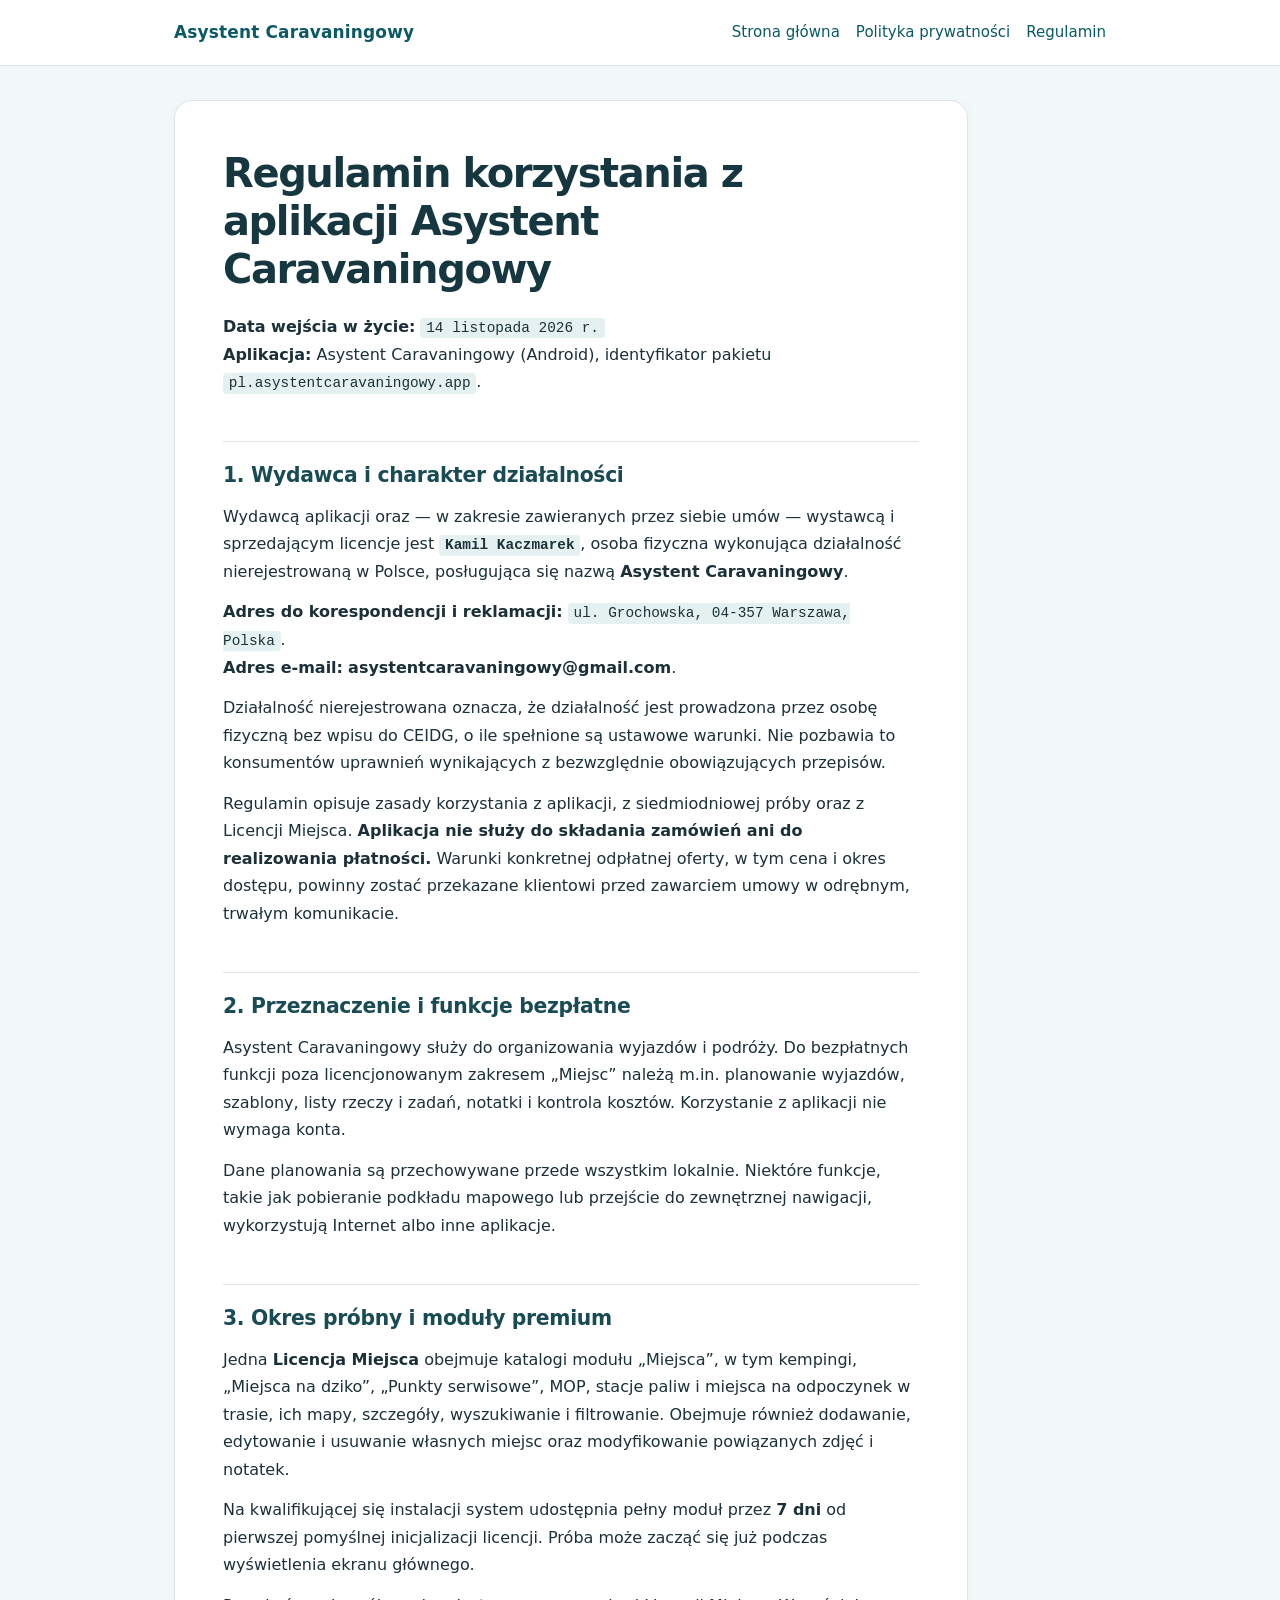
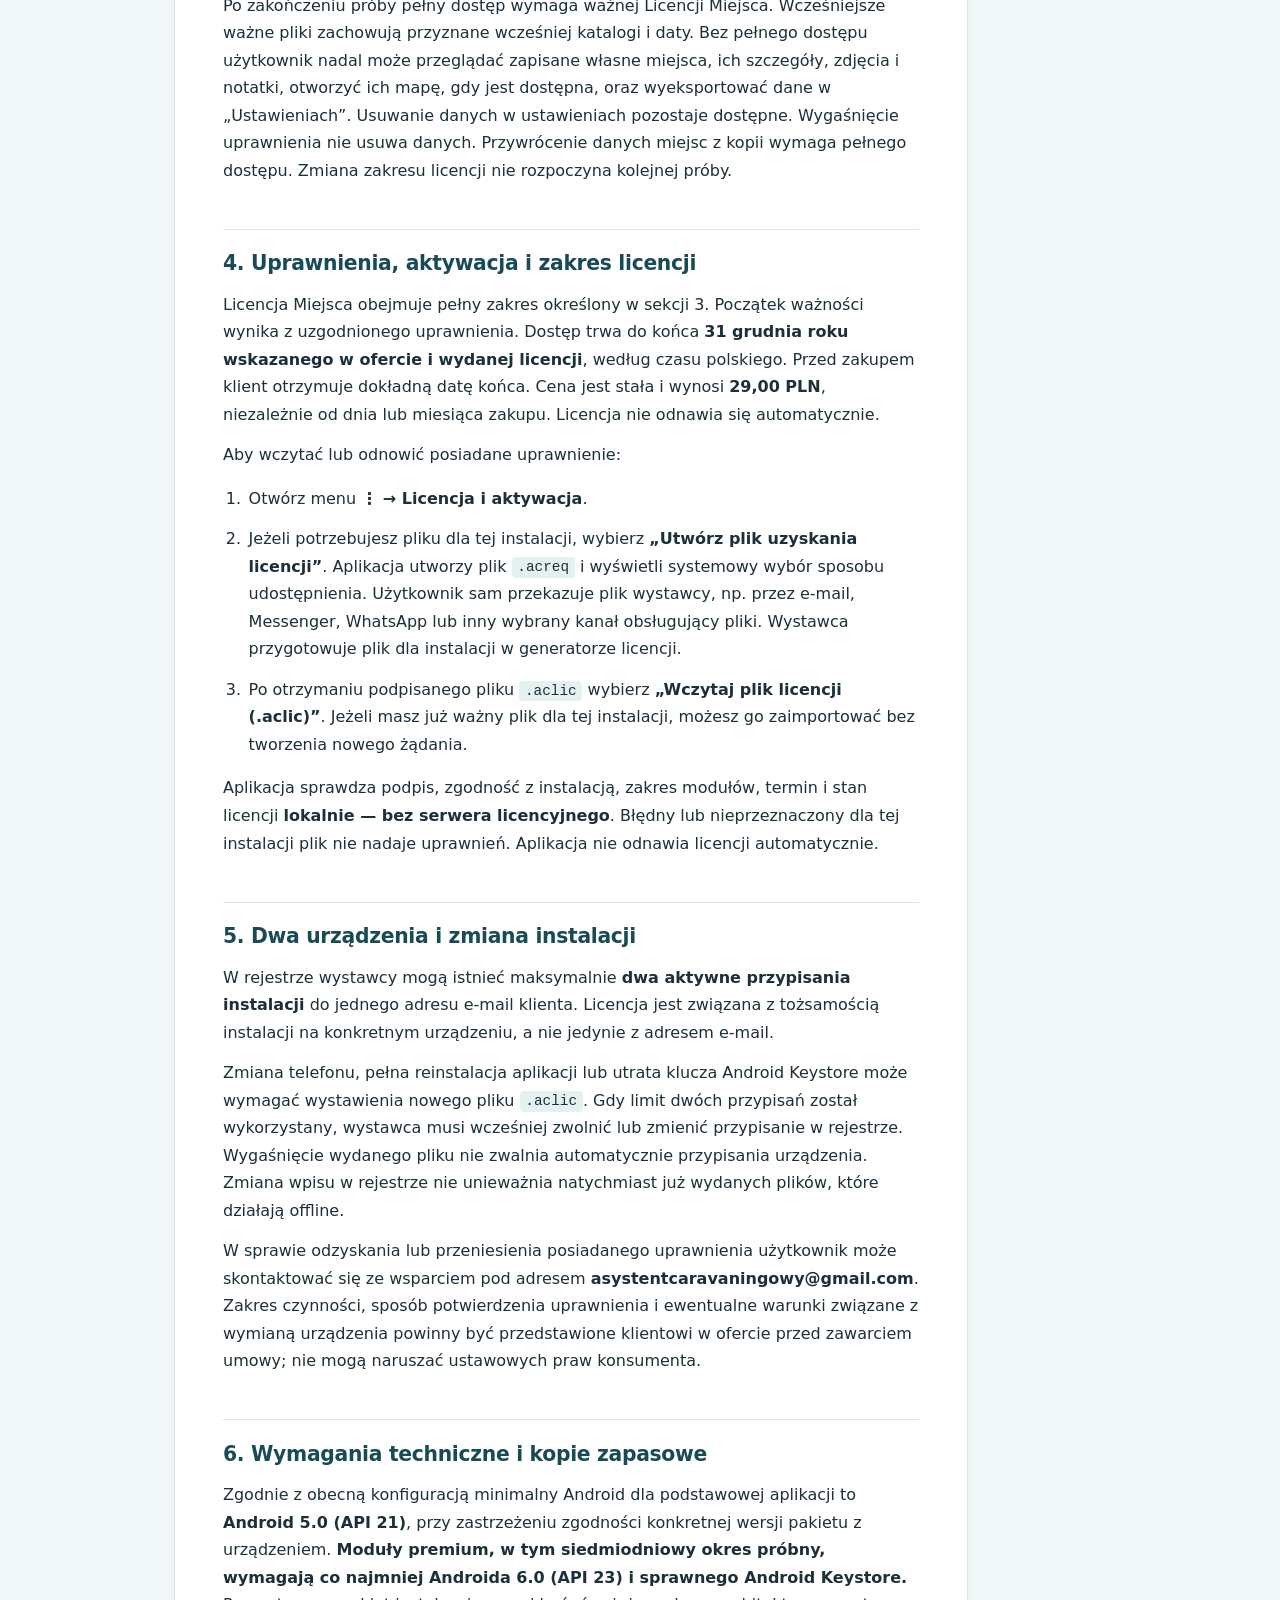
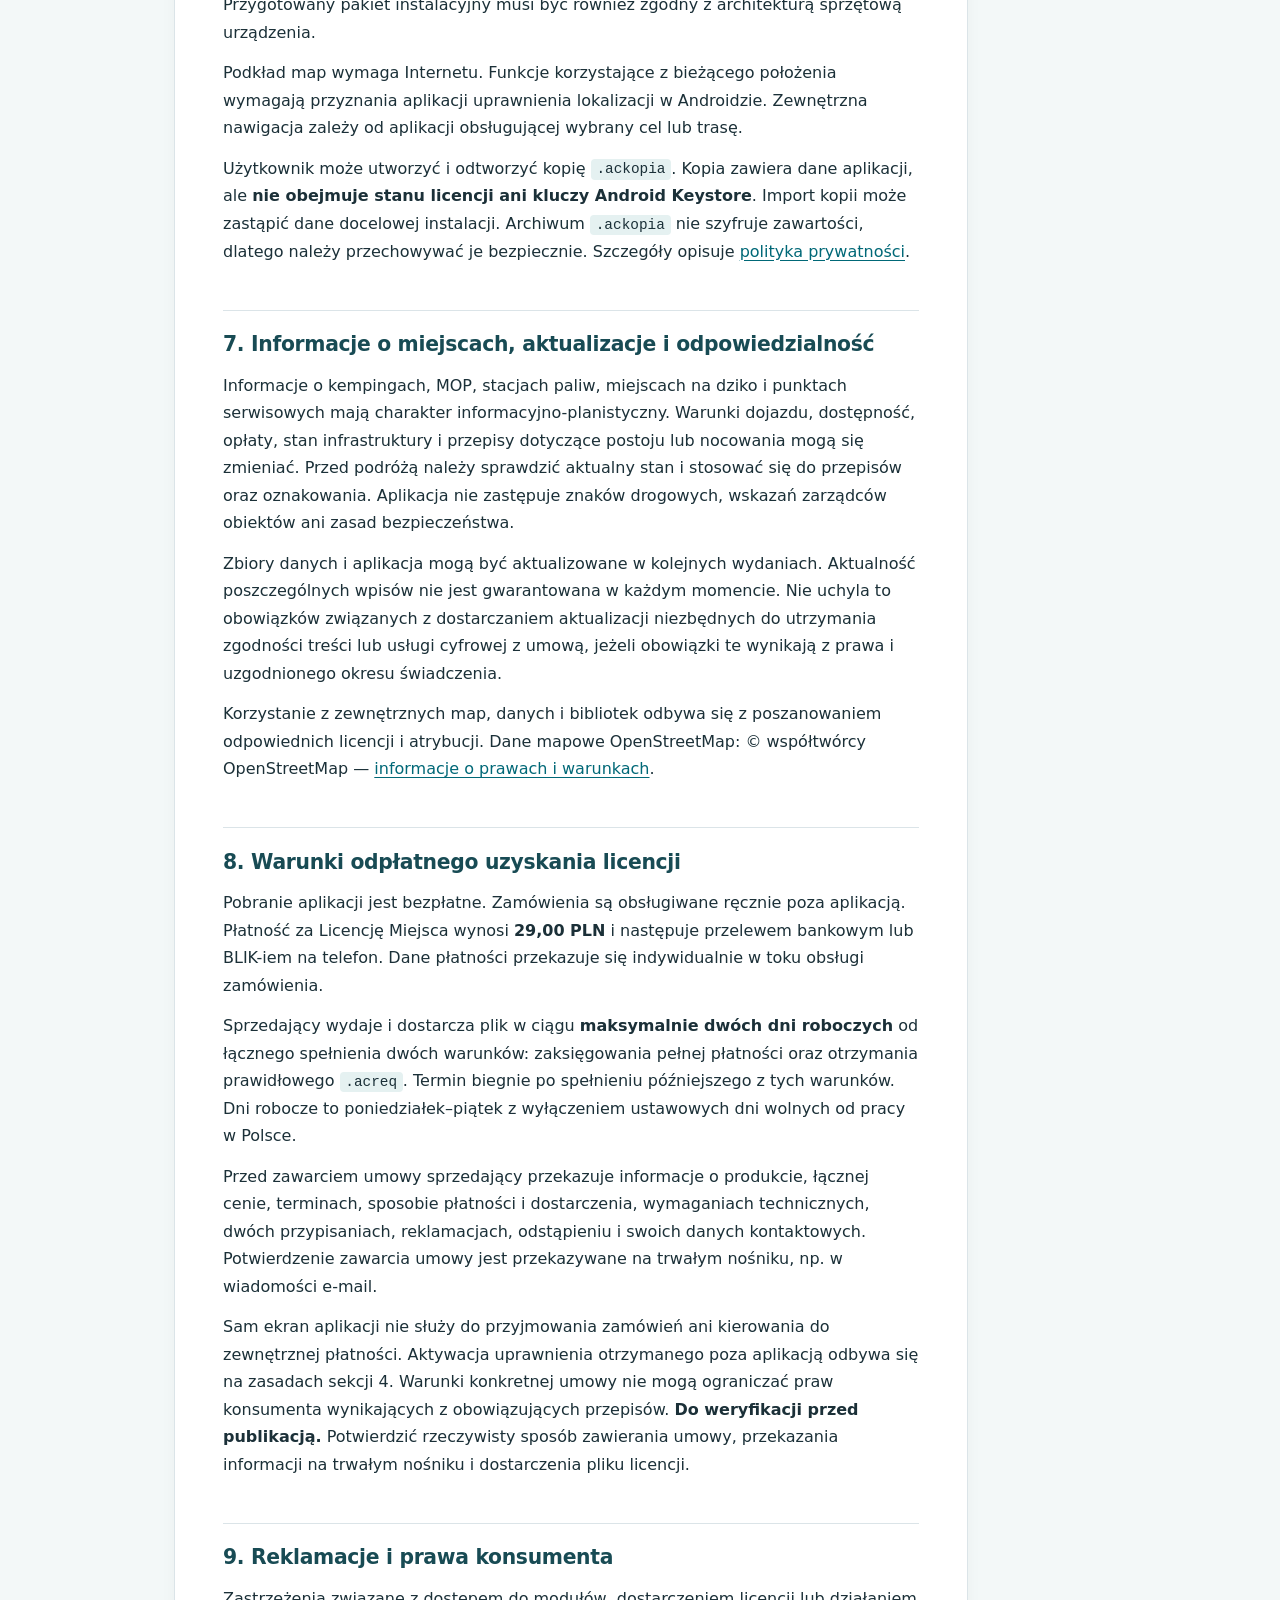
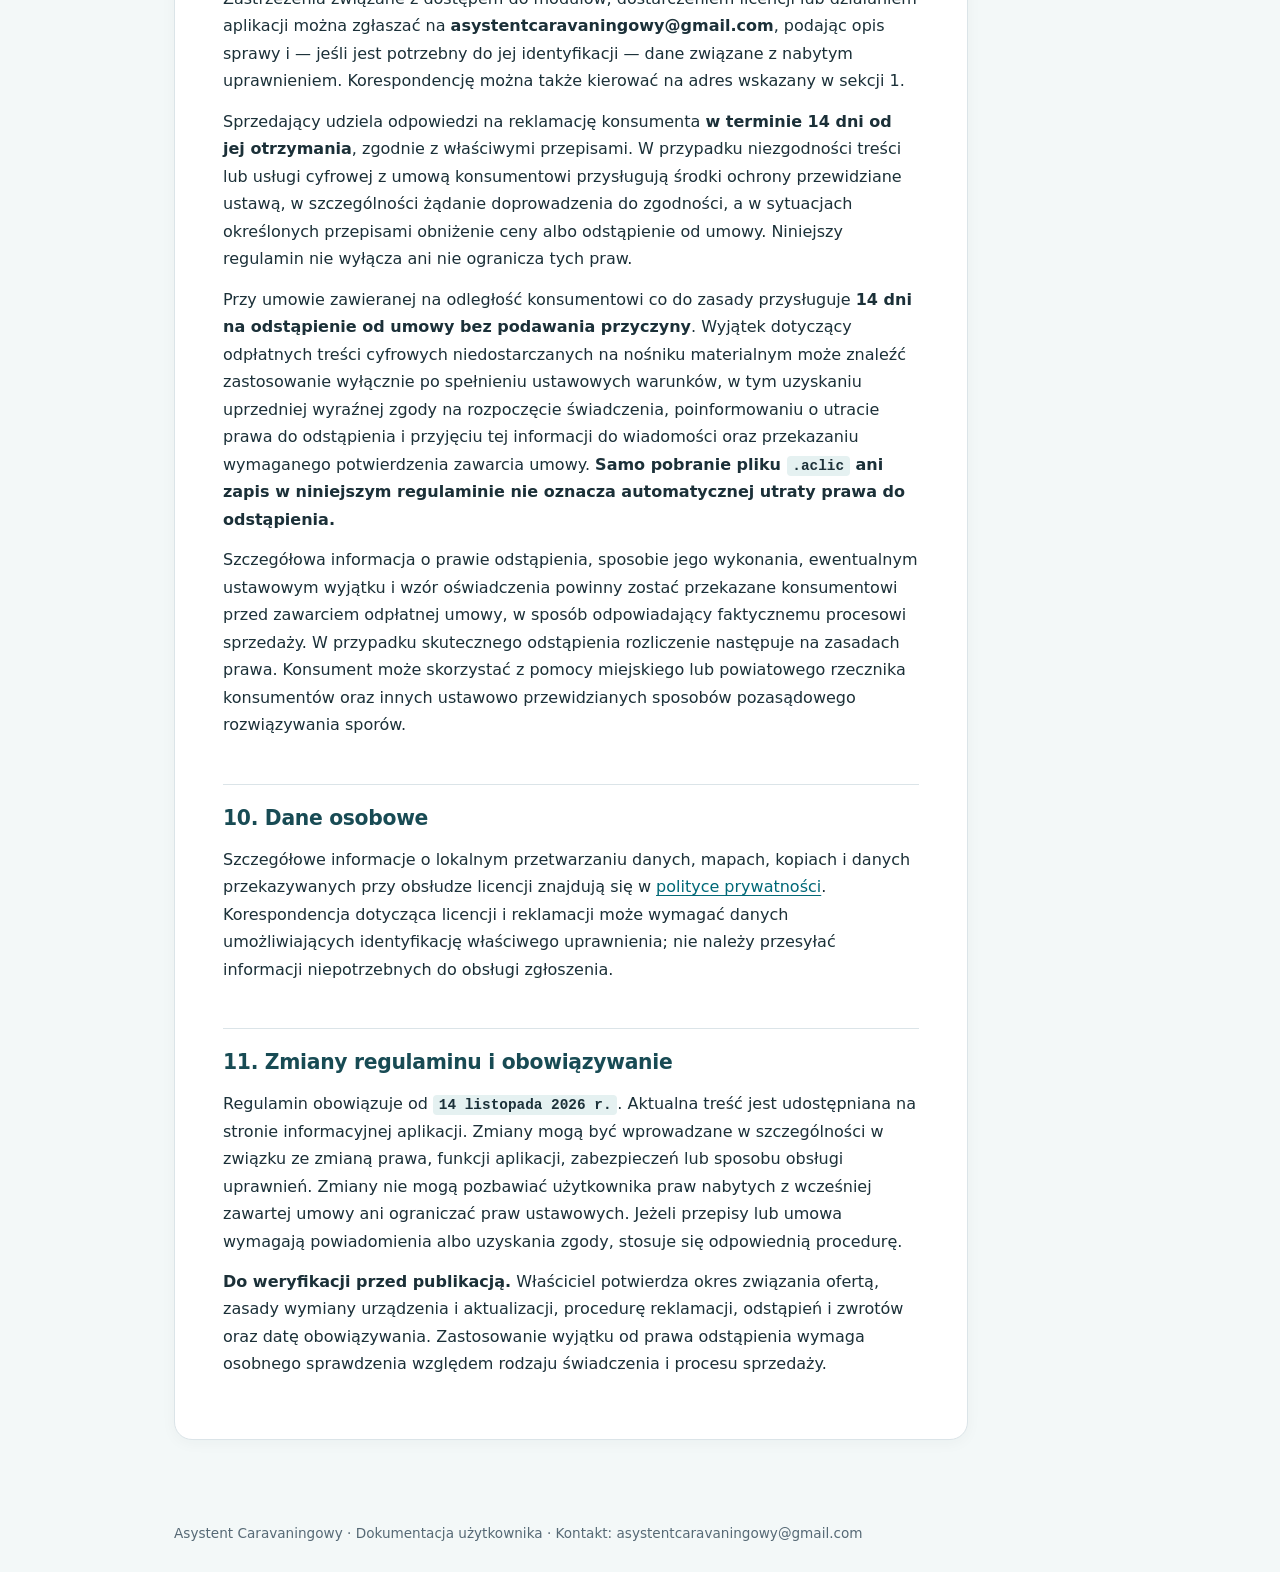
==== regulamin.html @ e32fbd56 "Add files via upload" ====
<!doctype html>
<html lang="pl">
<head>
<meta charset="utf-8">
<meta name="viewport" content="width=device-width,initial-scale=1">
<meta name="robots" content="">
<meta name="description" content="Regulamin – informacje dla użytkowników aplikacji Asystent Caravaningowy.">
<title>Regulamin – Asystent Caravaningowy</title>
<link rel="stylesheet" href="style.css">
</head>
<body>
<header><div class="header-inner"><a class="brand" href="index.html">Asystent Caravaningowy</a><nav aria-label="Nawigacja"><a href="index.html">Strona główna</a><a href="polityka-prywatnosci.html">Polityka prywatności</a><a href="regulamin.html">Regulamin</a></nav></div></header>
<main><article class="paper prose"><h1 id="regulamin-korzystania-z-aplikacji-asystent-caravaningowy">Regulamin korzystania z aplikacji Asystent Caravaningowy</h1>
<strong>Data wejścia w życie:</strong> <code>14 listopada 2026 r.</code><br />
<strong>Aplikacja:</strong> Asystent Caravaningowy (Android), identyfikator pakietu <code>pl.asystentcaravaningowy.app</code>.</p>
<h2 id="wydawca-i-charakter-dziaalnosci">1. Wydawca i charakter działalności</h2>
<p>Wydawcą aplikacji oraz — w zakresie zawieranych przez siebie umów — wystawcą i sprzedającym licencje jest <strong><code>Kamil Kaczmarek</code></strong>, osoba fizyczna wykonująca działalność nierejestrowaną w Polsce, posługująca się nazwą <strong>Asystent Caravaningowy</strong>.</p>
<p><strong>Adres do korespondencji i reklamacji:</strong> <code>ul. Grochowska, 04-357 Warszawa, Polska</code>.<br />
<strong>Adres e-mail:</strong> <strong>asystentcaravaningowy@gmail.com</strong>.</p>
<p>Działalność nierejestrowana oznacza, że działalność jest prowadzona przez osobę fizyczną bez wpisu do CEIDG, o ile spełnione są ustawowe warunki. Nie pozbawia to konsumentów uprawnień wynikających z bezwzględnie obowiązujących przepisów.</p>
<p>Regulamin opisuje zasady korzystania z aplikacji, z siedmiodniowej próby oraz z Licencji Miejsca. <strong>Aplikacja nie służy do składania zamówień ani do realizowania płatności.</strong> Warunki konkretnej odpłatnej oferty, w tym cena i okres dostępu, powinny zostać przekazane klientowi przed zawarciem umowy w odrębnym, trwałym komunikacie.</p>
<h2 id="przeznaczenie-i-funkcje-bezpatne">2. Przeznaczenie i funkcje bezpłatne</h2>
<p>Asystent Caravaningowy służy do organizowania wyjazdów i podróży. Do bezpłatnych funkcji poza licencjonowanym zakresem „Miejsc” należą m.in. planowanie wyjazdów, szablony, listy rzeczy i zadań, notatki i kontrola kosztów. Korzystanie z aplikacji nie wymaga konta.</p>
<p>Dane planowania są przechowywane przede wszystkim lokalnie. Niektóre funkcje, takie jak pobieranie podkładu mapowego lub przejście do zewnętrznej nawigacji, wykorzystują Internet albo inne aplikacje.</p>
<h2 id="okres-probny-i-moduy-premium">3. Okres próbny i moduły premium</h2>
<p>Jedna <strong>Licencja Miejsca</strong> obejmuje katalogi modułu „Miejsca”, w tym kempingi, „Miejsca na dziko”, „Punkty serwisowe”, MOP, stacje paliw i miejsca na odpoczynek w trasie, ich mapy, szczegóły, wyszukiwanie i filtrowanie. Obejmuje również dodawanie, edytowanie i usuwanie własnych miejsc oraz modyfikowanie powiązanych zdjęć i notatek.</p>
<p>Na kwalifikującej się instalacji system udostępnia pełny moduł przez <strong>7 dni</strong> od pierwszej pomyślnej inicjalizacji licencji. Próba może zacząć się już podczas wyświetlenia ekranu głównego.</p>
<p>Po zakończeniu próby pełny dostęp wymaga ważnej Licencji Miejsca. Wcześniejsze ważne pliki zachowują przyznane wcześniej katalogi i daty. Bez pełnego dostępu użytkownik nadal może przeglądać zapisane własne miejsca, ich szczegóły, zdjęcia i notatki, otworzyć ich mapę, gdy jest dostępna, oraz wyeksportować dane w „Ustawieniach”. Usuwanie danych w ustawieniach pozostaje dostępne. Wygaśnięcie uprawnienia nie usuwa danych. Przywrócenie danych miejsc z kopii wymaga pełnego dostępu. Zmiana zakresu licencji nie rozpoczyna kolejnej próby.</p>
<h2 id="uprawnienia-aktywacja-i-zakres-licencji">4. Uprawnienia, aktywacja i zakres licencji</h2>
<p>Licencja Miejsca obejmuje pełny zakres określony w sekcji 3. Początek ważności wynika z uzgodnionego uprawnienia. Dostęp trwa do końca <strong>31 grudnia roku wskazanego w ofercie i wydanej licencji</strong>, według czasu polskiego. Przed zakupem klient otrzymuje dokładną datę końca. Cena jest stała i wynosi <strong>29,00 PLN</strong>, niezależnie od dnia lub miesiąca zakupu. Licencja nie odnawia się automatycznie.</p>
<p>Aby wczytać lub odnowić posiadane uprawnienie:</p>
<ol>
<li>Otwórz menu <strong>⋮ → Licencja i aktywacja</strong>.</li>
<li>Jeżeli potrzebujesz pliku dla tej instalacji, wybierz <strong>„Utwórz plik uzyskania licencji”</strong>. Aplikacja utworzy plik <code>.acreq</code> i wyświetli systemowy wybór sposobu udostępnienia. Użytkownik sam przekazuje plik wystawcy, np. przez e-mail, Messenger, WhatsApp lub inny wybrany kanał obsługujący pliki. Wystawca przygotowuje plik dla instalacji w generatorze licencji.</li>
<li>Po otrzymaniu podpisanego pliku <code>.aclic</code> wybierz <strong>„Wczytaj plik licencji (.aclic)”</strong>. Jeżeli masz już ważny plik dla tej instalacji, możesz go zaimportować bez tworzenia nowego żądania.</li>
</ol>
<p>Aplikacja sprawdza podpis, zgodność z instalacją, zakres modułów, termin i stan licencji <strong>lokalnie — bez serwera licencyjnego</strong>. Błędny lub nieprzeznaczony dla tej instalacji plik nie nadaje uprawnień. Aplikacja nie odnawia licencji automatycznie.</p>
<h2 id="dwa-urzadzenia-i-zmiana-instalacji">5. Dwa urządzenia i zmiana instalacji</h2>
<p>W rejestrze wystawcy mogą istnieć maksymalnie <strong>dwa aktywne przypisania instalacji</strong> do jednego adresu e-mail klienta. Licencja jest związana z tożsamością instalacji na konkretnym urządzeniu, a nie jedynie z adresem e-mail.</p>
<p>Zmiana telefonu, pełna reinstalacja aplikacji lub utrata klucza Android Keystore może wymagać wystawienia nowego pliku <code>.aclic</code>. Gdy limit dwóch przypisań został wykorzystany, wystawca musi wcześniej zwolnić lub zmienić przypisanie w rejestrze. Wygaśnięcie wydanego pliku nie zwalnia automatycznie przypisania urządzenia. Zmiana wpisu w rejestrze nie unieważnia natychmiast już wydanych plików, które działają offline.</p>
<p>W sprawie odzyskania lub przeniesienia posiadanego uprawnienia użytkownik może skontaktować się ze wsparciem pod adresem <strong>asystentcaravaningowy@gmail.com</strong>. Zakres czynności, sposób potwierdzenia uprawnienia i ewentualne warunki związane z wymianą urządzenia powinny być przedstawione klientowi w ofercie przed zawarciem umowy; nie mogą naruszać ustawowych praw konsumenta.</p>
<h2 id="wymagania-techniczne-i-kopie-zapasowe">6. Wymagania techniczne i kopie zapasowe</h2>
<p>Zgodnie z obecną konfiguracją minimalny Android dla podstawowej aplikacji to <strong>Android 5.0 (API 21)</strong>, przy zastrzeżeniu zgodności konkretnej wersji pakietu z urządzeniem. <strong>Moduły premium, w tym siedmiodniowy okres próbny, wymagają co najmniej Androida 6.0 (API 23) i sprawnego Android Keystore.</strong> Przygotowany pakiet instalacyjny musi być również zgodny z architekturą sprzętową urządzenia.</p>
<p>Podkład map wymaga Internetu. Funkcje korzystające z bieżącego położenia wymagają przyznania aplikacji uprawnienia lokalizacji w Androidzie. Zewnętrzna nawigacja zależy od aplikacji obsługującej wybrany cel lub trasę.</p>
<p>Użytkownik może utworzyć i odtworzyć kopię <code>.ackopia</code>. Kopia zawiera dane aplikacji, ale <strong>nie obejmuje stanu licencji ani kluczy Android Keystore</strong>. Import kopii może zastąpić dane docelowej instalacji. Archiwum <code>.ackopia</code> nie szyfruje zawartości, dlatego należy przechowywać je bezpiecznie. Szczegóły opisuje <a href="polityka-prywatnosci.html">polityka prywatności</a>.</p>
<h2 id="informacje-o-miejscach-aktualizacje-i-odpowiedzialnosc">7. Informacje o miejscach, aktualizacje i odpowiedzialność</h2>
<p>Informacje o kempingach, MOP, stacjach paliw, miejscach na dziko i punktach serwisowych mają charakter informacyjno-planistyczny. Warunki dojazdu, dostępność, opłaty, stan infrastruktury i przepisy dotyczące postoju lub nocowania mogą się zmieniać. Przed podróżą należy sprawdzić aktualny stan i stosować się do przepisów oraz oznakowania. Aplikacja nie zastępuje znaków drogowych, wskazań zarządców obiektów ani zasad bezpieczeństwa.</p>
<p>Zbiory danych i aplikacja mogą być aktualizowane w kolejnych wydaniach. Aktualność poszczególnych wpisów nie jest gwarantowana w każdym momencie. Nie uchyla to obowiązków związanych z dostarczaniem aktualizacji niezbędnych do utrzymania zgodności treści lub usługi cyfrowej z umową, jeżeli obowiązki te wynikają z prawa i uzgodnionego okresu świadczenia.</p>
<p>Korzystanie z zewnętrznych map, danych i bibliotek odbywa się z poszanowaniem odpowiednich licencji i atrybucji. Dane mapowe OpenStreetMap: © współtwórcy OpenStreetMap — <a href="https://www.openstreetmap.org/copyright">informacje o prawach i warunkach</a>.</p>
<h2 id="warunki-odpatnego-uzyskania-licencji">8. Warunki odpłatnego uzyskania licencji</h2>
<p>Pobranie aplikacji jest bezpłatne. Zamówienia są obsługiwane ręcznie poza aplikacją. Płatność za Licencję Miejsca wynosi <strong>29,00 PLN</strong> i następuje przelewem bankowym lub BLIK-iem na telefon. Dane płatności przekazuje się indywidualnie w toku obsługi zamówienia.</p>
<p>Sprzedający wydaje i dostarcza plik w ciągu <strong>maksymalnie dwóch dni roboczych</strong> od łącznego spełnienia dwóch warunków: zaksięgowania pełnej płatności oraz otrzymania prawidłowego <code>.acreq</code>. Termin biegnie po spełnieniu późniejszego z tych warunków. Dni robocze to poniedziałek–piątek z wyłączeniem ustawowych dni wolnych od pracy w Polsce.</p>
<p>Przed zawarciem umowy sprzedający przekazuje informacje o produkcie, łącznej cenie, terminach, sposobie płatności i dostarczenia, wymaganiach technicznych, dwóch przypisaniach, reklamacjach, odstąpieniu i swoich danych kontaktowych. Potwierdzenie zawarcia umowy jest przekazywane na trwałym nośniku, np. w wiadomości e-mail.</p>
<p>Sam ekran aplikacji nie służy do przyjmowania zamówień ani kierowania do zewnętrznej płatności. Aktywacja uprawnienia otrzymanego poza aplikacją odbywa się na zasadach sekcji 4. Warunki konkretnej umowy nie mogą ograniczać praw konsumenta wynikających z obowiązujących przepisów. <strong>Do weryfikacji przed publikacją.</strong> Potwierdzić rzeczywisty sposób zawierania umowy, przekazania informacji na trwałym nośniku i dostarczenia pliku licencji.</p>
<h2 id="reklamacje-i-prawa-konsumenta">9. Reklamacje i prawa konsumenta</h2>
<p>Zastrzeżenia związane z dostępem do modułów, dostarczeniem licencji lub działaniem aplikacji można zgłaszać na <strong>asystentcaravaningowy@gmail.com</strong>, podając opis sprawy i — jeśli jest potrzebny do jej identyfikacji — dane związane z nabytym uprawnieniem. Korespondencję można także kierować na adres wskazany w sekcji 1.</p>
<p>Sprzedający udziela odpowiedzi na reklamację konsumenta <strong>w terminie 14 dni od jej otrzymania</strong>, zgodnie z właściwymi przepisami. W przypadku niezgodności treści lub usługi cyfrowej z umową konsumentowi przysługują środki ochrony przewidziane ustawą, w szczególności żądanie doprowadzenia do zgodności, a w sytuacjach określonych przepisami obniżenie ceny albo odstąpienie od umowy. Niniejszy regulamin nie wyłącza ani nie ogranicza tych praw.</p>
<p>Przy umowie zawieranej na odległość konsumentowi co do zasady przysługuje <strong>14 dni na odstąpienie od umowy bez podawania przyczyny</strong>. Wyjątek dotyczący odpłatnych treści cyfrowych niedostarczanych na nośniku materialnym może znaleźć zastosowanie wyłącznie po spełnieniu ustawowych warunków, w tym uzyskaniu uprzedniej wyraźnej zgody na rozpoczęcie świadczenia, poinformowaniu o utracie prawa do odstąpienia i przyjęciu tej informacji do wiadomości oraz przekazaniu wymaganego potwierdzenia zawarcia umowy. <strong>Samo pobranie pliku <code>.aclic</code> ani zapis w niniejszym regulaminie nie oznacza automatycznej utraty prawa do odstąpienia.</strong></p>
<p>Szczegółowa informacja o prawie odstąpienia, sposobie jego wykonania, ewentualnym ustawowym wyjątku i wzór oświadczenia powinny zostać przekazane konsumentowi przed zawarciem odpłatnej umowy, w sposób odpowiadający faktycznemu procesowi sprzedaży. W przypadku skutecznego odstąpienia rozliczenie następuje na zasadach prawa. Konsument może skorzystać z pomocy miejskiego lub powiatowego rzecznika konsumentów oraz innych ustawowo przewidzianych sposobów pozasądowego rozwiązywania sporów.</p>
<h2 id="dane-osobowe">10. Dane osobowe</h2>
<p>Szczegółowe informacje o lokalnym przetwarzaniu danych, mapach, kopiach i danych przekazywanych przy obsłudze licencji znajdują się w <a href="polityka-prywatnosci.html">polityce prywatności</a>. Korespondencja dotycząca licencji i reklamacji może wymagać danych umożliwiających identyfikację właściwego uprawnienia; nie należy przesyłać informacji niepotrzebnych do obsługi zgłoszenia.</p>
<h2 id="zmiany-regulaminu-i-obowiazywanie">11. Zmiany regulaminu i obowiązywanie</h2>
<p>Regulamin obowiązuje od <strong><code>14 listopada 2026 r.</code></strong>. Aktualna treść jest udostępniana na stronie informacyjnej aplikacji. Zmiany mogą być wprowadzane w szczególności w związku ze zmianą prawa, funkcji aplikacji, zabezpieczeń lub sposobu obsługi uprawnień. Zmiany nie mogą pozbawiać użytkownika praw nabytych z wcześniej zawartej umowy ani ograniczać praw ustawowych. Jeżeli przepisy lub umowa wymagają powiadomienia albo uzyskania zgody, stosuje się odpowiednią procedurę.</p>
<p><strong>Do weryfikacji przed publikacją.</strong> Właściciel potwierdza okres związania ofertą, zasady wymiany urządzenia i aktualizacji, procedurę reklamacji, odstąpień i zwrotów oraz datę obowiązywania. Zastosowanie wyjątku od prawa odstąpienia wymaga osobnego sprawdzenia względem rodzaju świadczenia i procesu sprzedaży.</p>
</article></main>
<footer>Asystent Caravaningowy · Dokumentacja użytkownika · Kontakt: asystentcaravaningowy@gmail.com</footer>
</body></html>
---- style.css ----
:root {color-scheme:light;--ink:#1b3038;--muted:#566975;--line:#dbe4e8;--bg:#f3f8f8;--paper:#fff;--brand:#0b5964;--soft:#e5f1f1;}
*{box-sizing:border-box}
html{scroll-behavior:smooth}
body{margin:0;background:var(--bg);color:var(--ink);font-family:system-ui,-apple-system,"Segoe UI",Roboto,Arial,sans-serif;line-height:1.72;font-size:16px}
header{background:var(--paper);border-bottom:1px solid var(--line)}
.header-inner, main, footer{max-width:980px;margin:0 auto;padding-left:24px;padding-right:24px}
.header-inner{display:flex;justify-content:space-between;align-items:center;gap:16px;padding-top:18px;padding-bottom:18px;flex-wrap:wrap}
.brand{font-weight:750;letter-spacing:.01em;color:var(--brand);text-decoration:none;font-size:1.06rem}
nav{display:flex;gap:16px;flex-wrap:wrap} nav a{font-size:.94rem;text-decoration:none;color:var(--brand)}nav a:hover{text-decoration:underline}
main{padding-top:34px;padding-bottom:70px}
.paper{background:var(--paper);border:1px solid var(--line);border-radius:18px;box-shadow:0 3px 15px rgba(18,54,61,.04);padding:clamp(22px,4vw,48px)}
.prose{overflow-wrap:anywhere;max-width:78ch}
h1{font-size:clamp(1.75rem,4.2vw,2.5rem);line-height:1.2;letter-spacing:-.035em;color:#163740;margin:0 0 20px}
h2{font-size:1.27rem;line-height:1.3;letter-spacing:-.015em;margin:2.2em 0 .7em;color:#184b54;border-top:1px solid var(--line);padding-top:1em}
h3{font-size:1.06rem;line-height:1.35;margin:1.5em 0 .55em;color:#1d4c55}
p,li{margin-top:.45em;margin-bottom:.8em}li{padding-left:.15em} ul,ol{padding-left:1.45rem}
a{color:#006877;text-underline-offset:3px}a:focus-visible{outline:3px solid #1f91a4;outline-offset:3px}
code{font-size:.9em;background:var(--soft);padding:.15em .4em;border-radius:4px;overflow-wrap:anywhere;white-space:normal}
.notice{padding:16px 18px;border:1px solid #d9b57a;background:#fff8e9;border-radius:12px;margin:0 0 24px}
.notice strong{color:#674007}.notice p{margin:.15em 0}
.card-grid{display:grid;grid-template-columns:repeat(2,minmax(0,1fr));gap:16px;margin-top:25px}.card{display:block;border:1px solid var(--line);background:#fff;border-radius:14px;padding:22px;text-decoration:none;color:var(--ink)}.card:hover{border-color:#43868d;box-shadow:0 4px 20px rgba(9,79,89,.07)}.card h2{border:0;padding:0;margin:0 0 .4em}.card p{color:var(--muted)}
footer{padding-top:12px;padding-bottom:30px;font-size:.85rem;color:var(--muted)}
@media(max-width:640px){.card-grid{grid-template-columns:1fr}.header-inner,main,footer{padding-left:16px;padding-right:16px}.paper{border-radius:14px;padding:20px}body{font-size:15.5px}nav{gap:11px}}
@media(prefers-reduced-motion:reduce){html{scroll-behavior:auto}}
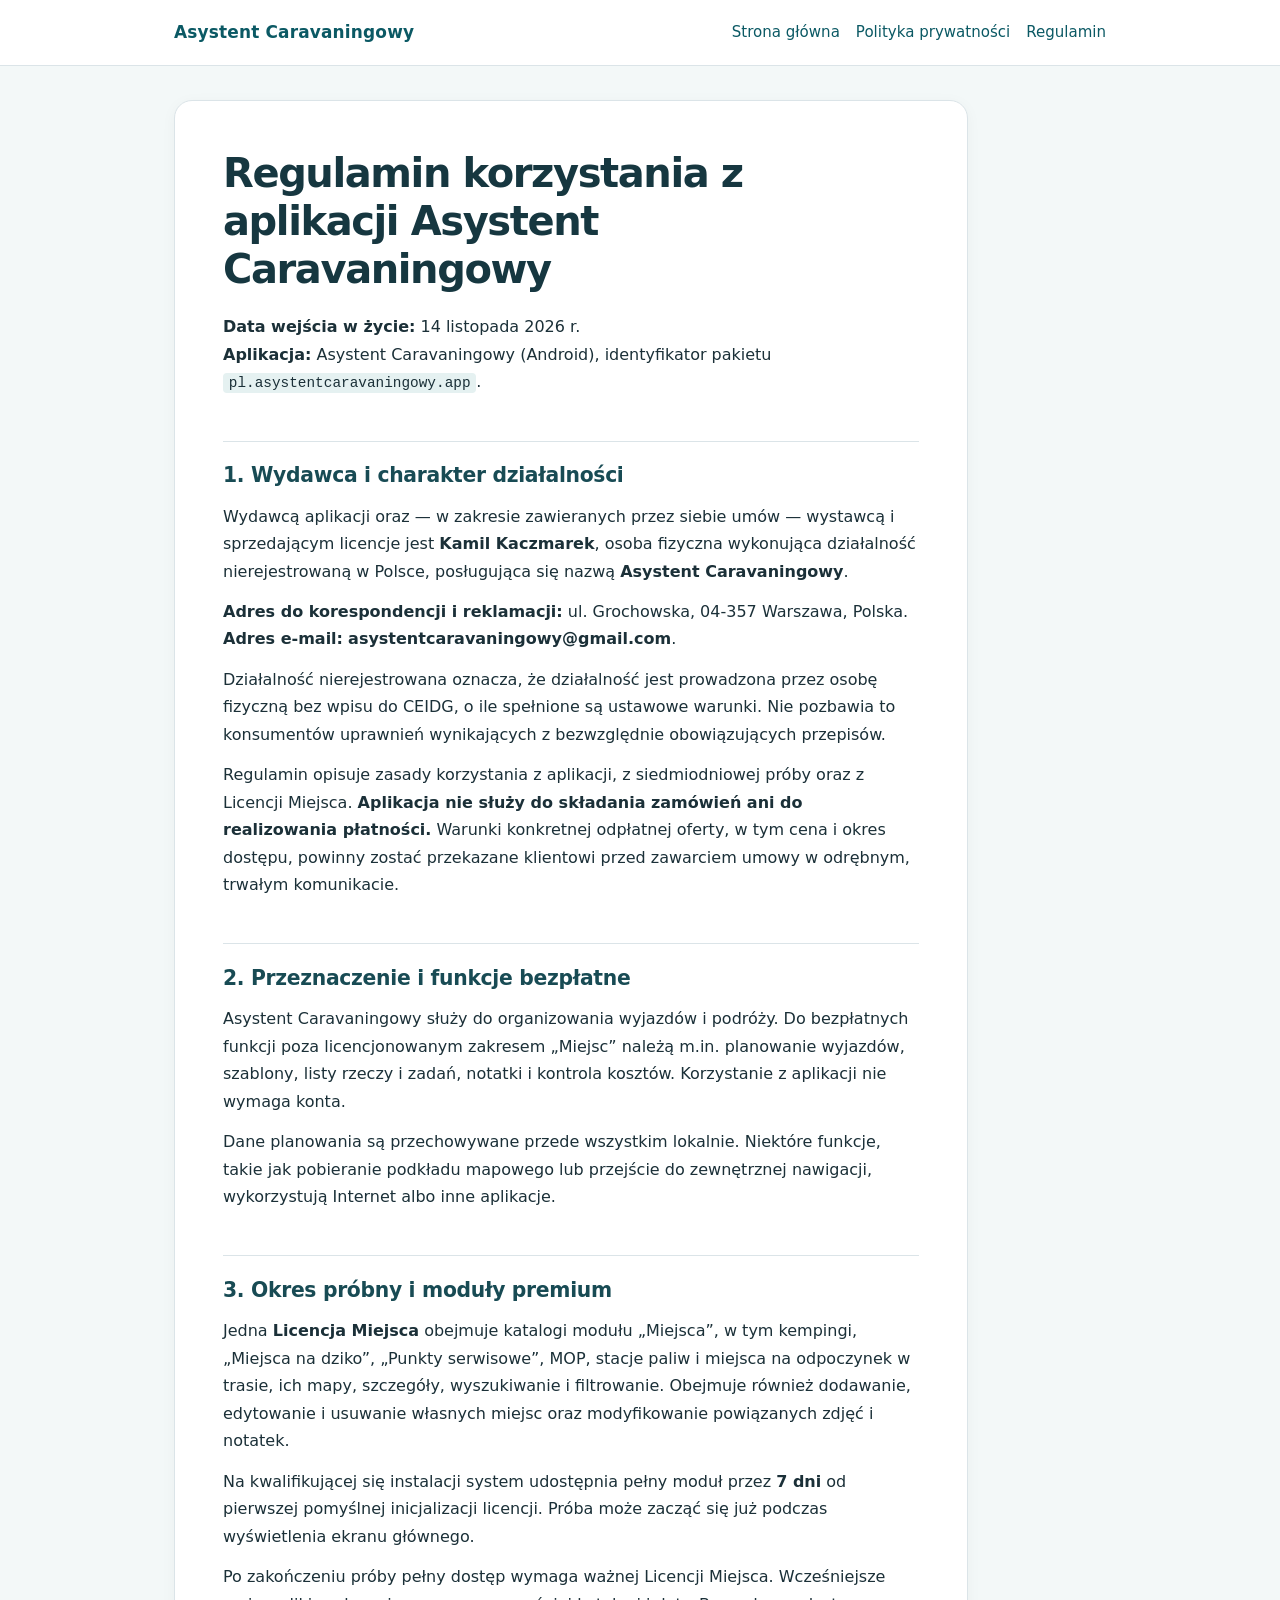
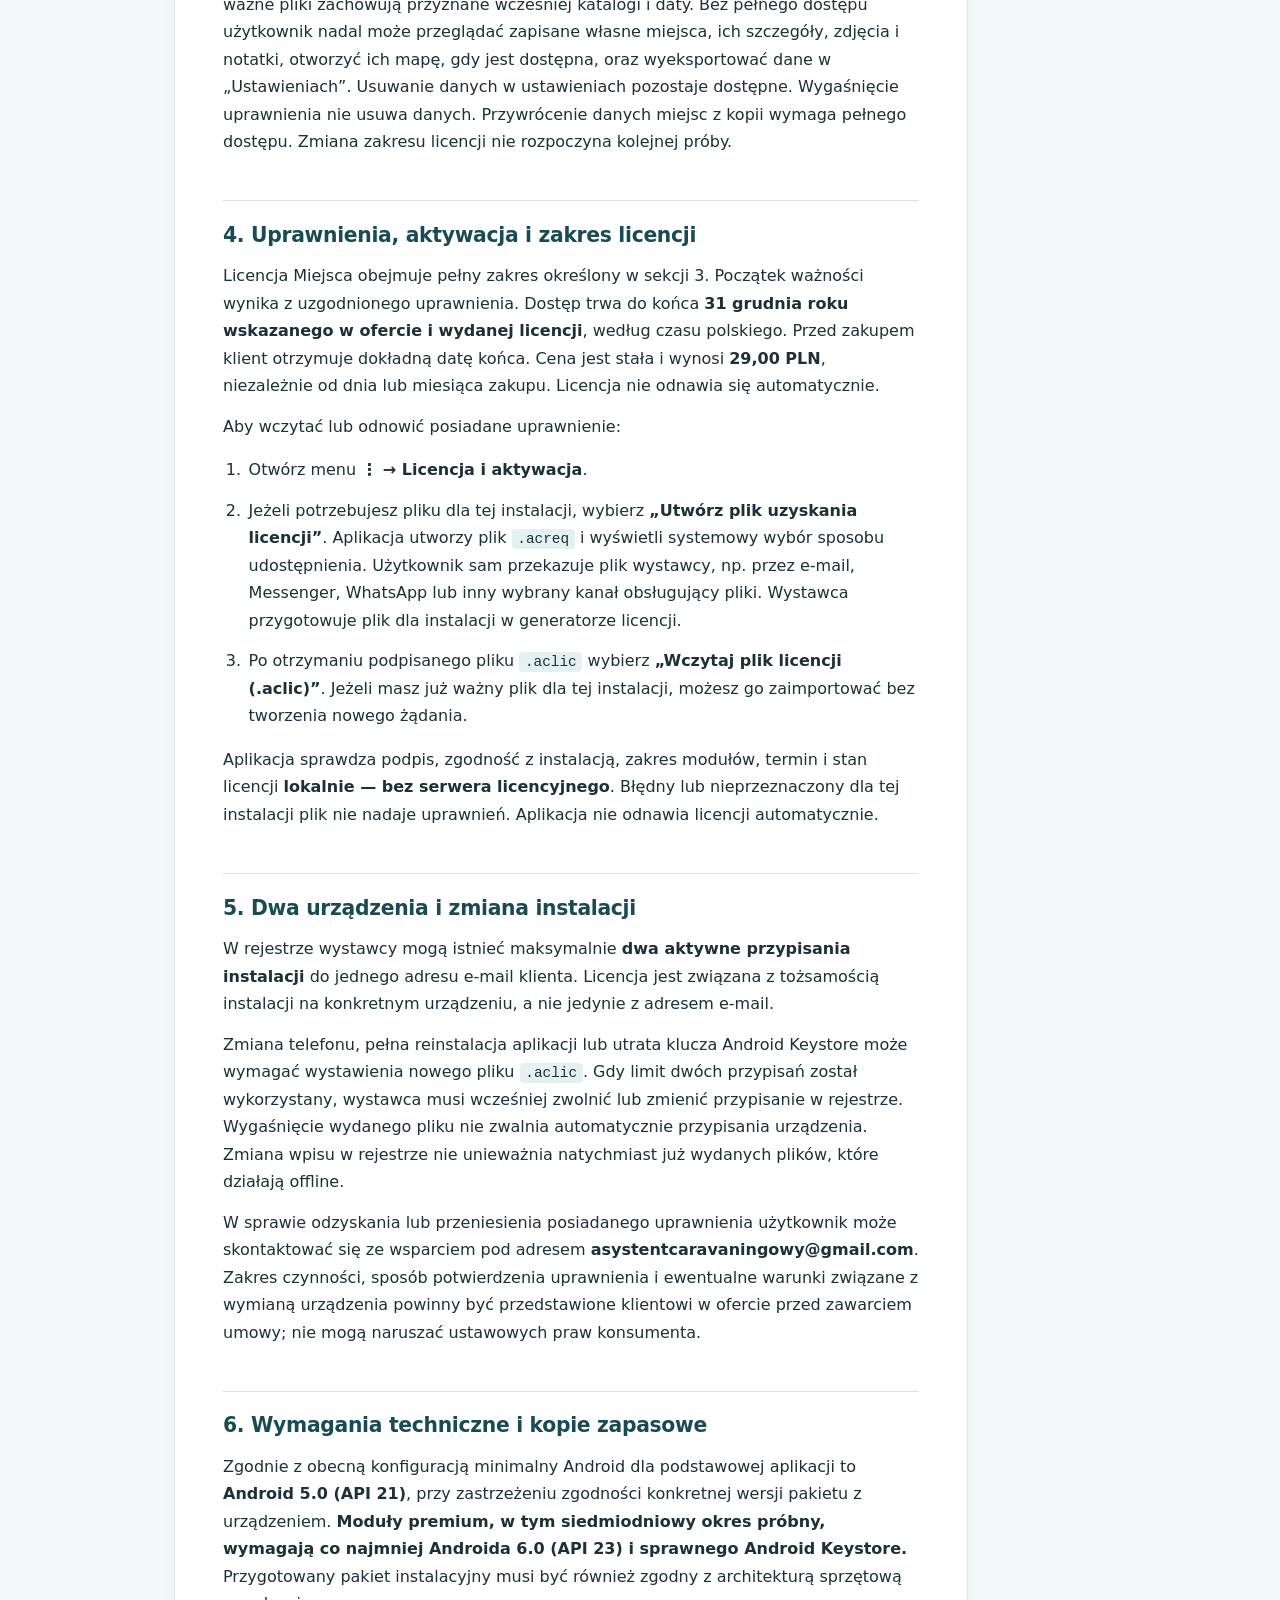
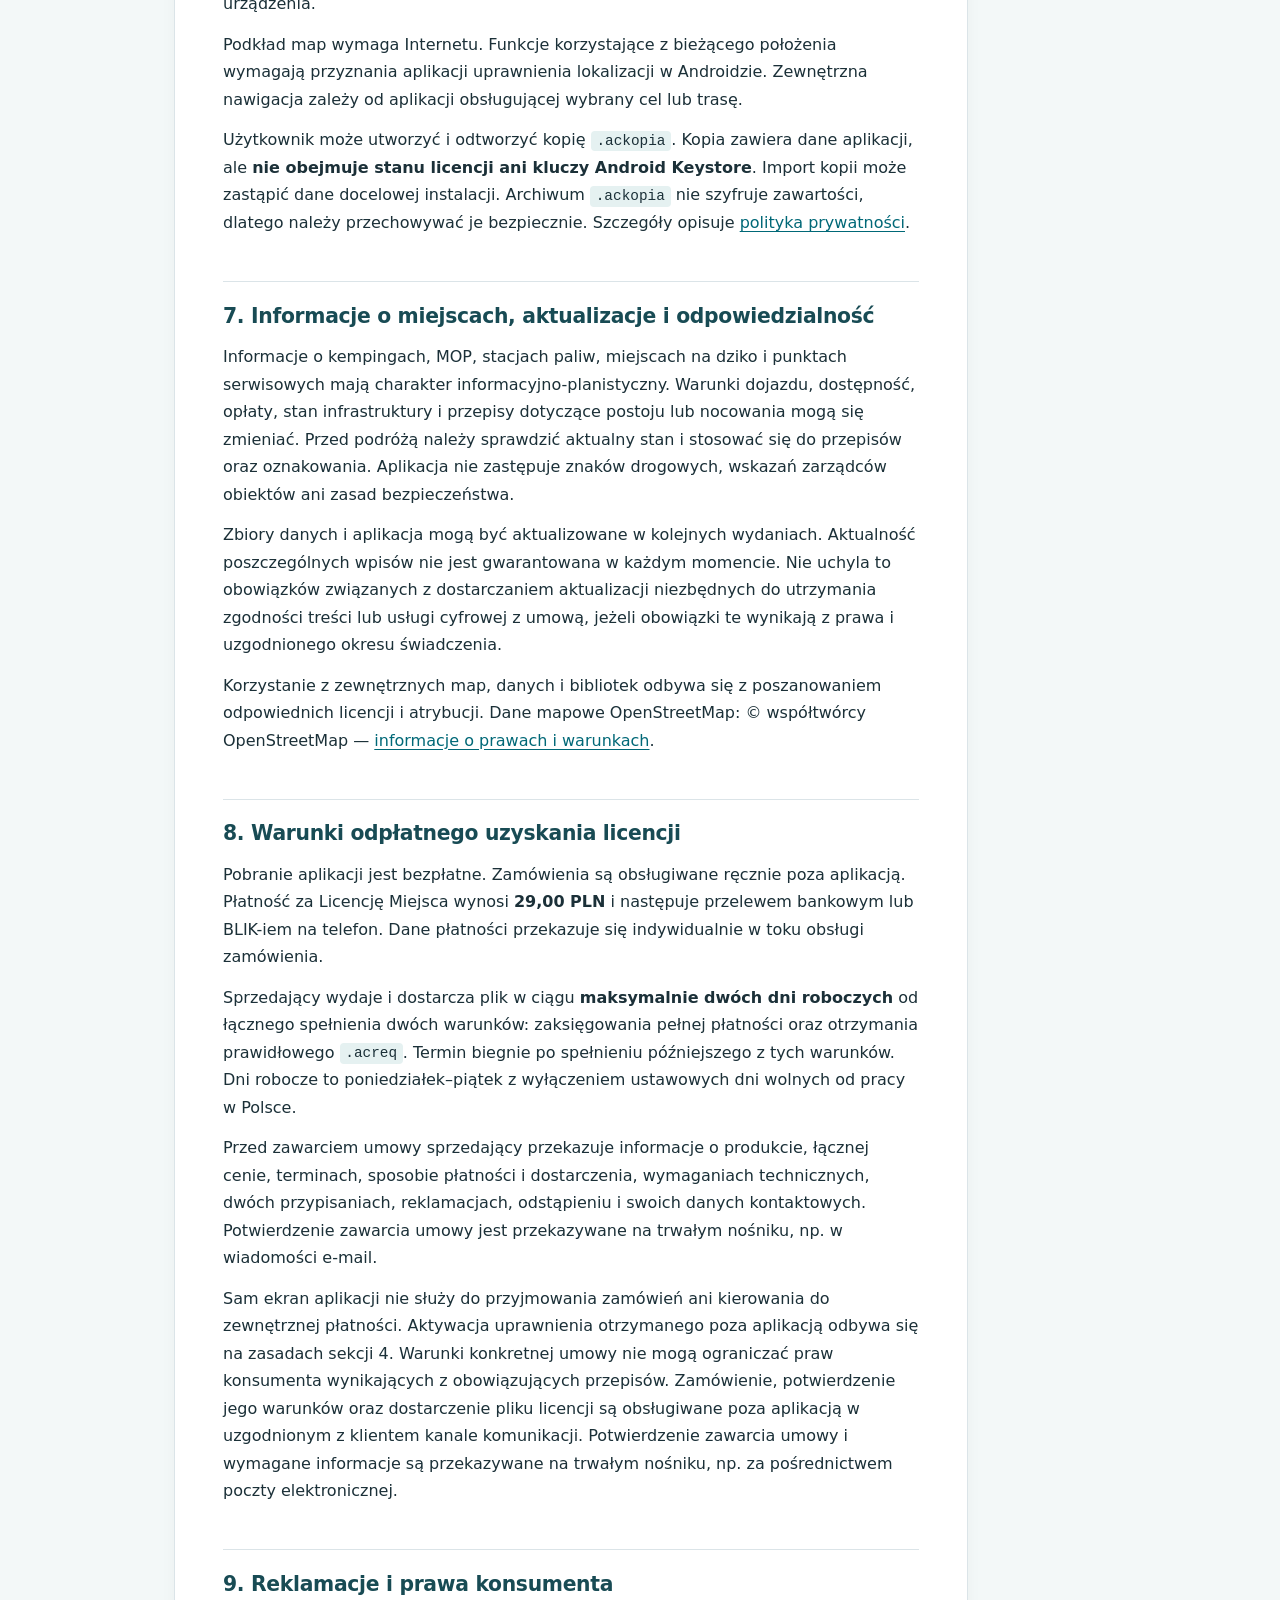
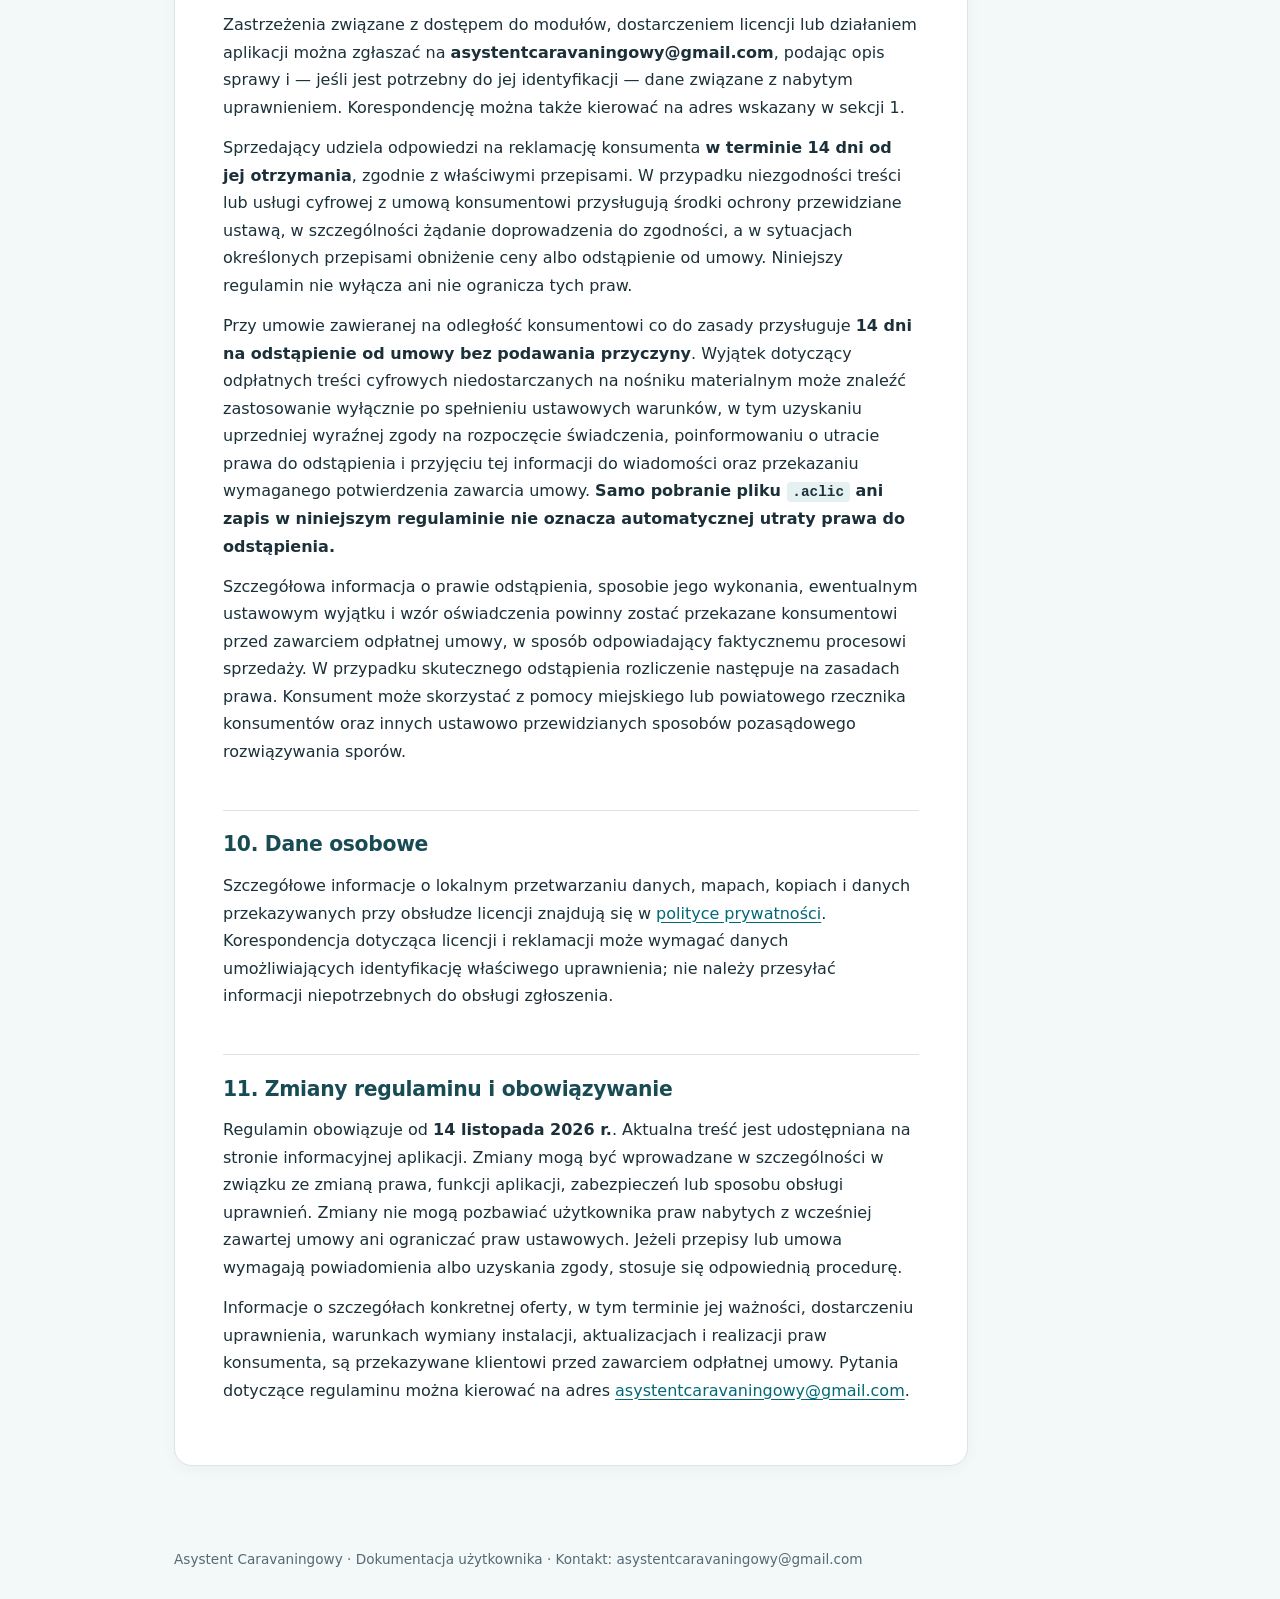
==== commit c3a4112e: "Aktualizacja polityki prywatności i regulaminu." ====
--- a/regulamin.html
+++ b/regulamin.html
@@ -11,11 +11,11 @@
 <body>
 <header><div class="header-inner"><a class="brand" href="index.html">Asystent Caravaningowy</a><nav aria-label="Nawigacja"><a href="index.html">Strona główna</a><a href="polityka-prywatnosci.html">Polityka prywatności</a><a href="regulamin.html">Regulamin</a></nav></div></header>
 <main><article class="paper prose"><h1 id="regulamin-korzystania-z-aplikacji-asystent-caravaningowy">Regulamin korzystania z aplikacji Asystent Caravaningowy</h1>
-<strong>Data wejścia w życie:</strong> <code>14 listopada 2026 r.</code><br />
+<p><strong>Data wejścia w życie:</strong> 14 listopada 2026 r.<br />
 <strong>Aplikacja:</strong> Asystent Caravaningowy (Android), identyfikator pakietu <code>pl.asystentcaravaningowy.app</code>.</p>
 <h2 id="wydawca-i-charakter-dziaalnosci">1. Wydawca i charakter działalności</h2>
-<p>Wydawcą aplikacji oraz — w zakresie zawieranych przez siebie umów — wystawcą i sprzedającym licencje jest <strong><code>Kamil Kaczmarek</code></strong>, osoba fizyczna wykonująca działalność nierejestrowaną w Polsce, posługująca się nazwą <strong>Asystent Caravaningowy</strong>.</p>
-<p><strong>Adres do korespondencji i reklamacji:</strong> <code>ul. Grochowska, 04-357 Warszawa, Polska</code>.<br />
+<p>Wydawcą aplikacji oraz — w zakresie zawieranych przez siebie umów — wystawcą i sprzedającym licencje jest <strong>Kamil Kaczmarek</strong>, osoba fizyczna wykonująca działalność nierejestrowaną w Polsce, posługująca się nazwą <strong>Asystent Caravaningowy</strong>.</p>
+<p><strong>Adres do korespondencji i reklamacji:</strong> ul. Grochowska, 04-357 Warszawa, Polska.<br />
 <strong>Adres e-mail:</strong> <strong>asystentcaravaningowy@gmail.com</strong>.</p>
 <p>Działalność nierejestrowana oznacza, że działalność jest prowadzona przez osobę fizyczną bez wpisu do CEIDG, o ile spełnione są ustawowe warunki. Nie pozbawia to konsumentów uprawnień wynikających z bezwzględnie obowiązujących przepisów.</p>
 <p>Regulamin opisuje zasady korzystania z aplikacji, z siedmiodniowej próby oraz z Licencji Miejsca. <strong>Aplikacja nie służy do składania zamówień ani do realizowania płatności.</strong> Warunki konkretnej odpłatnej oferty, w tym cena i okres dostępu, powinny zostać przekazane klientowi przed zawarciem umowy w odrębnym, trwałym komunikacie.</p>
@@ -51,7 +51,7 @@
 <p>Pobranie aplikacji jest bezpłatne. Zamówienia są obsługiwane ręcznie poza aplikacją. Płatność za Licencję Miejsca wynosi <strong>29,00 PLN</strong> i następuje przelewem bankowym lub BLIK-iem na telefon. Dane płatności przekazuje się indywidualnie w toku obsługi zamówienia.</p>
 <p>Sprzedający wydaje i dostarcza plik w ciągu <strong>maksymalnie dwóch dni roboczych</strong> od łącznego spełnienia dwóch warunków: zaksięgowania pełnej płatności oraz otrzymania prawidłowego <code>.acreq</code>. Termin biegnie po spełnieniu późniejszego z tych warunków. Dni robocze to poniedziałek–piątek z wyłączeniem ustawowych dni wolnych od pracy w Polsce.</p>
 <p>Przed zawarciem umowy sprzedający przekazuje informacje o produkcie, łącznej cenie, terminach, sposobie płatności i dostarczenia, wymaganiach technicznych, dwóch przypisaniach, reklamacjach, odstąpieniu i swoich danych kontaktowych. Potwierdzenie zawarcia umowy jest przekazywane na trwałym nośniku, np. w wiadomości e-mail.</p>
-<p>Sam ekran aplikacji nie służy do przyjmowania zamówień ani kierowania do zewnętrznej płatności. Aktywacja uprawnienia otrzymanego poza aplikacją odbywa się na zasadach sekcji 4. Warunki konkretnej umowy nie mogą ograniczać praw konsumenta wynikających z obowiązujących przepisów. <strong>Do weryfikacji przed publikacją.</strong> Potwierdzić rzeczywisty sposób zawierania umowy, przekazania informacji na trwałym nośniku i dostarczenia pliku licencji.</p>
+<p>Sam ekran aplikacji nie służy do przyjmowania zamówień ani kierowania do zewnętrznej płatności. Aktywacja uprawnienia otrzymanego poza aplikacją odbywa się na zasadach sekcji 4. Warunki konkretnej umowy nie mogą ograniczać praw konsumenta wynikających z obowiązujących przepisów. Zamówienie, potwierdzenie jego warunków oraz dostarczenie pliku licencji są obsługiwane poza aplikacją w uzgodnionym z klientem kanale komunikacji. Potwierdzenie zawarcia umowy i wymagane informacje są przekazywane na trwałym nośniku, np. za pośrednictwem poczty elektronicznej.</p>
 <h2 id="reklamacje-i-prawa-konsumenta">9. Reklamacje i prawa konsumenta</h2>
 <p>Zastrzeżenia związane z dostępem do modułów, dostarczeniem licencji lub działaniem aplikacji można zgłaszać na <strong>asystentcaravaningowy@gmail.com</strong>, podając opis sprawy i — jeśli jest potrzebny do jej identyfikacji — dane związane z nabytym uprawnieniem. Korespondencję można także kierować na adres wskazany w sekcji 1.</p>
 <p>Sprzedający udziela odpowiedzi na reklamację konsumenta <strong>w terminie 14 dni od jej otrzymania</strong>, zgodnie z właściwymi przepisami. W przypadku niezgodności treści lub usługi cyfrowej z umową konsumentowi przysługują środki ochrony przewidziane ustawą, w szczególności żądanie doprowadzenia do zgodności, a w sytuacjach określonych przepisami obniżenie ceny albo odstąpienie od umowy. Niniejszy regulamin nie wyłącza ani nie ogranicza tych praw.</p>
@@ -60,8 +60,8 @@
 <h2 id="dane-osobowe">10. Dane osobowe</h2>
 <p>Szczegółowe informacje o lokalnym przetwarzaniu danych, mapach, kopiach i danych przekazywanych przy obsłudze licencji znajdują się w <a href="polityka-prywatnosci.html">polityce prywatności</a>. Korespondencja dotycząca licencji i reklamacji może wymagać danych umożliwiających identyfikację właściwego uprawnienia; nie należy przesyłać informacji niepotrzebnych do obsługi zgłoszenia.</p>
 <h2 id="zmiany-regulaminu-i-obowiazywanie">11. Zmiany regulaminu i obowiązywanie</h2>
-<p>Regulamin obowiązuje od <strong><code>14 listopada 2026 r.</code></strong>. Aktualna treść jest udostępniana na stronie informacyjnej aplikacji. Zmiany mogą być wprowadzane w szczególności w związku ze zmianą prawa, funkcji aplikacji, zabezpieczeń lub sposobu obsługi uprawnień. Zmiany nie mogą pozbawiać użytkownika praw nabytych z wcześniej zawartej umowy ani ograniczać praw ustawowych. Jeżeli przepisy lub umowa wymagają powiadomienia albo uzyskania zgody, stosuje się odpowiednią procedurę.</p>
-<p><strong>Do weryfikacji przed publikacją.</strong> Właściciel potwierdza okres związania ofertą, zasady wymiany urządzenia i aktualizacji, procedurę reklamacji, odstąpień i zwrotów oraz datę obowiązywania. Zastosowanie wyjątku od prawa odstąpienia wymaga osobnego sprawdzenia względem rodzaju świadczenia i procesu sprzedaży.</p>
+<p>Regulamin obowiązuje od <strong>14 listopada 2026 r.</strong>. Aktualna treść jest udostępniana na stronie informacyjnej aplikacji. Zmiany mogą być wprowadzane w szczególności w związku ze zmianą prawa, funkcji aplikacji, zabezpieczeń lub sposobu obsługi uprawnień. Zmiany nie mogą pozbawiać użytkownika praw nabytych z wcześniej zawartej umowy ani ograniczać praw ustawowych. Jeżeli przepisy lub umowa wymagają powiadomienia albo uzyskania zgody, stosuje się odpowiednią procedurę.</p>
+<p>Informacje o szczegółach konkretnej oferty, w tym terminie jej ważności, dostarczeniu uprawnienia, warunkach wymiany instalacji, aktualizacjach i realizacji praw konsumenta, są przekazywane klientowi przed zawarciem odpłatnej umowy. Pytania dotyczące regulaminu można kierować na adres <a href="mailto:asystentcaravaningowy@gmail.com">asystentcaravaningowy@gmail.com</a>.</p>
 </article></main>
 <footer>Asystent Caravaningowy · Dokumentacja użytkownika · Kontakt: asystentcaravaningowy@gmail.com</footer>
 </body></html>
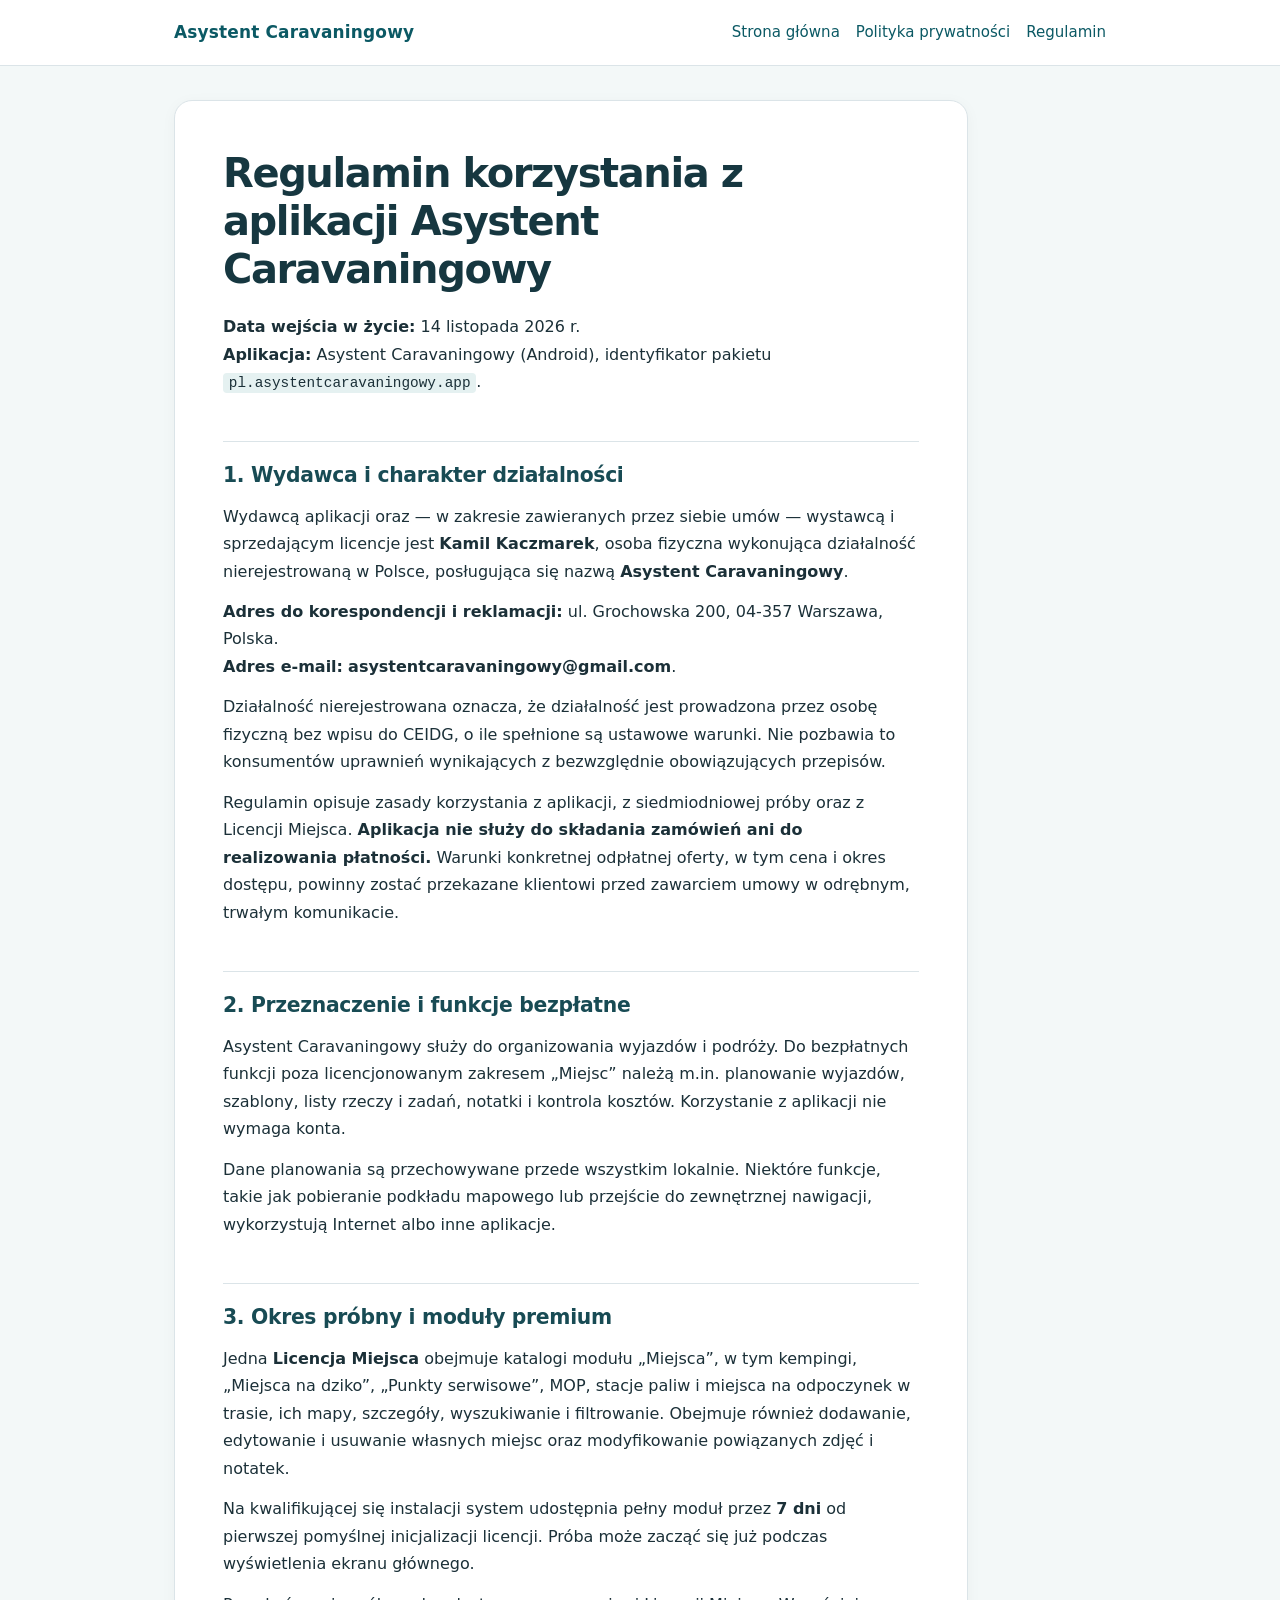
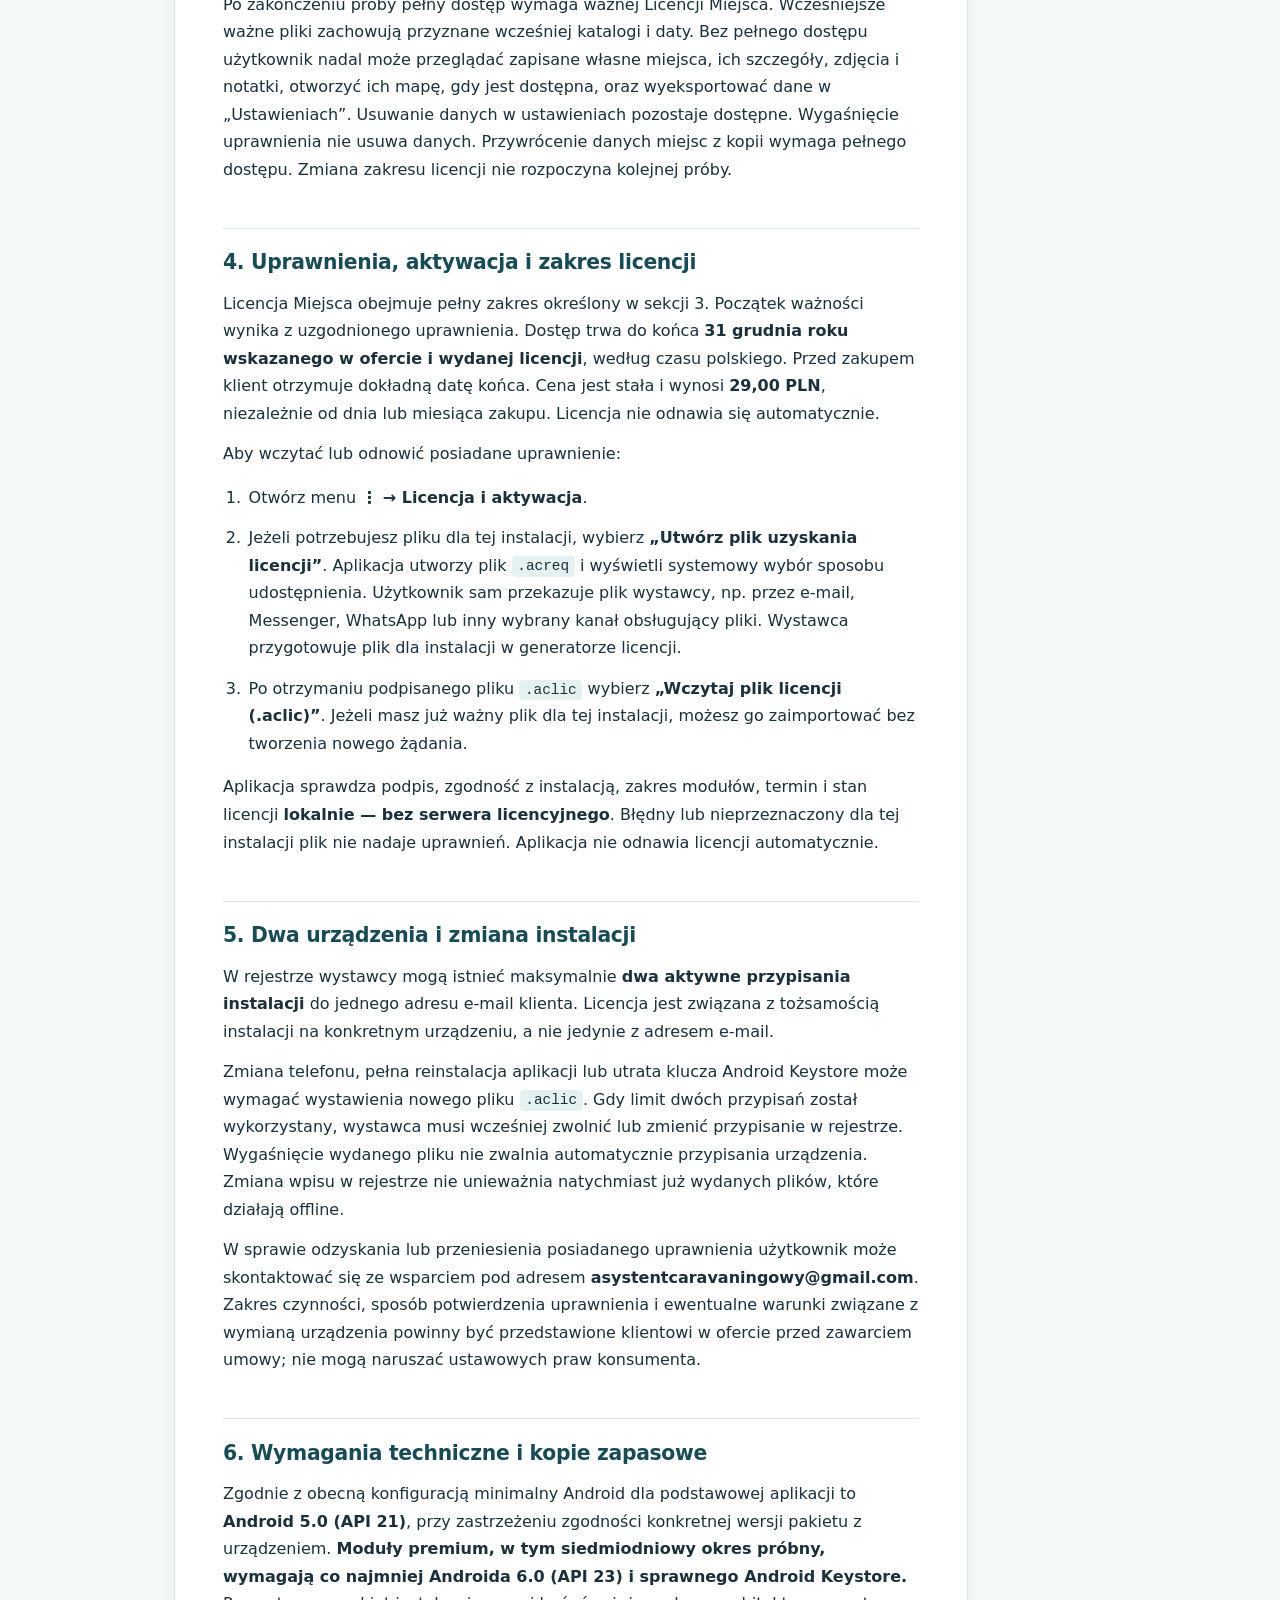
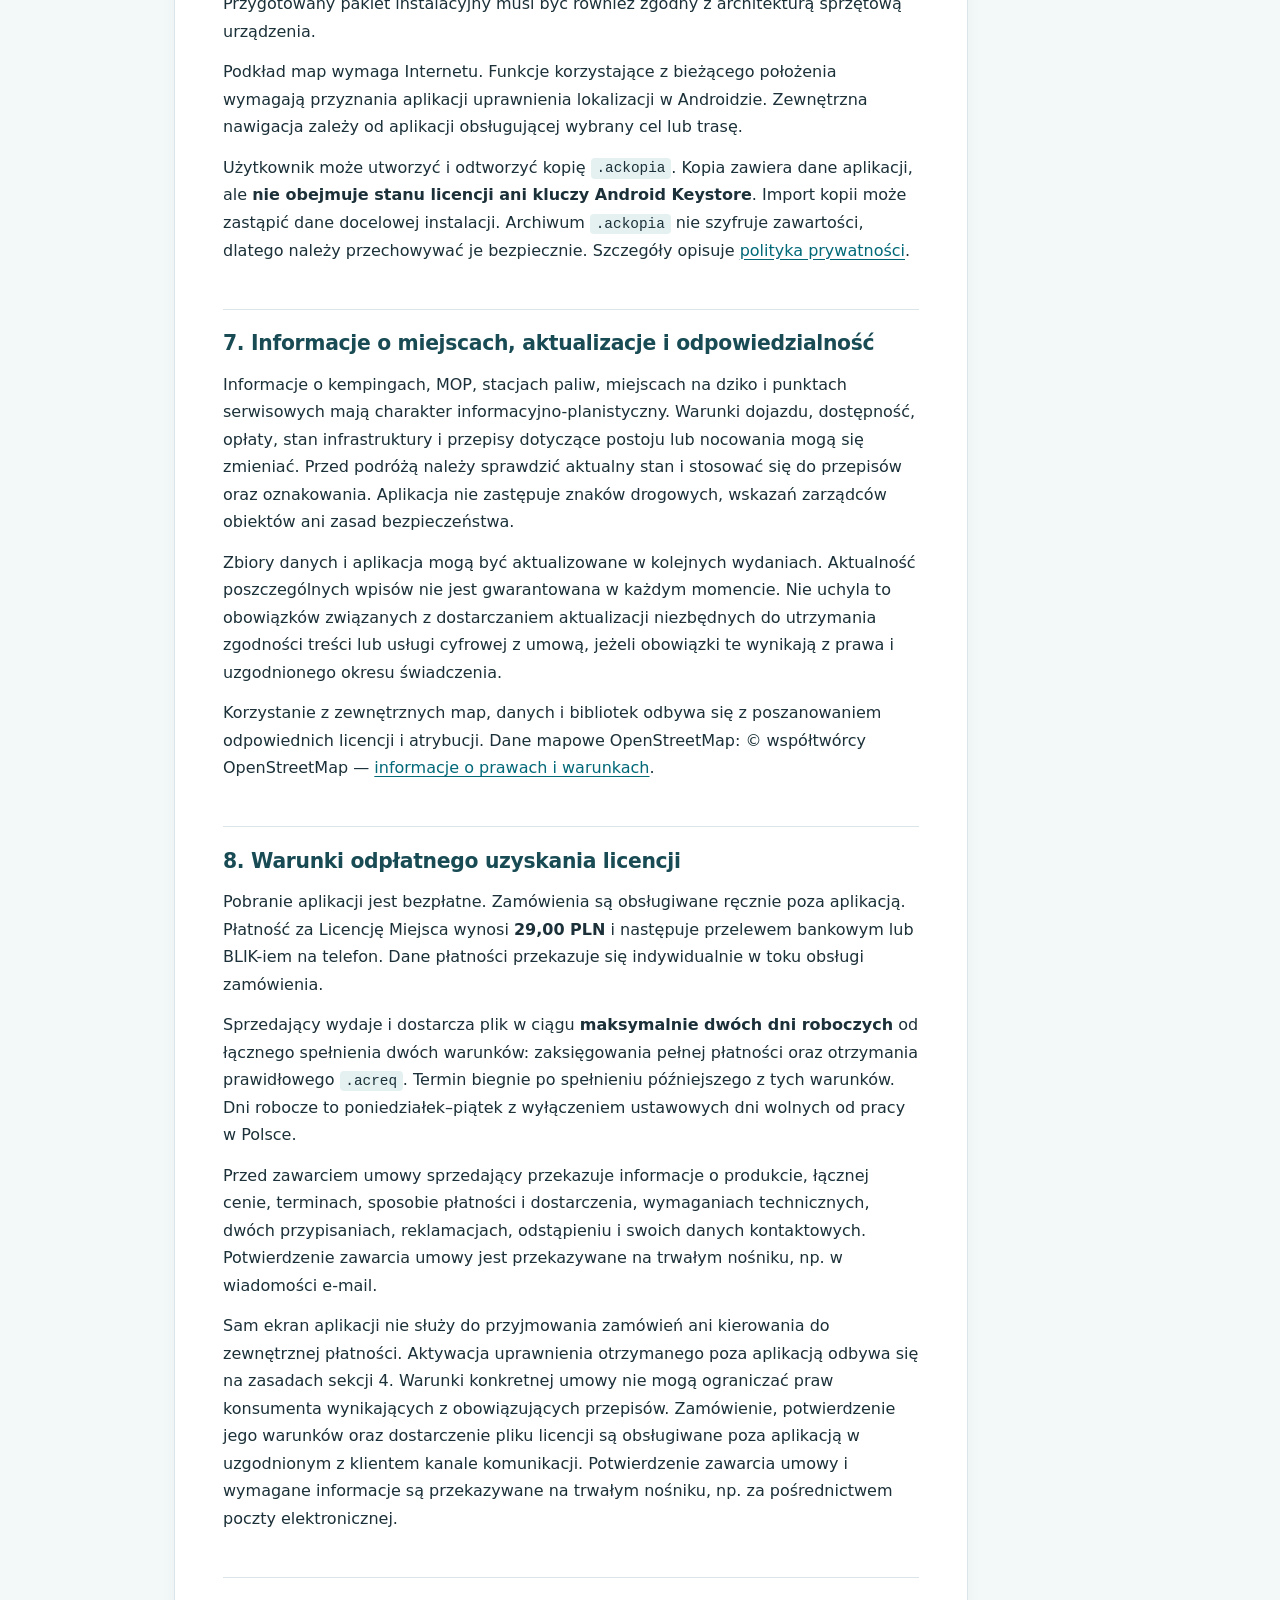
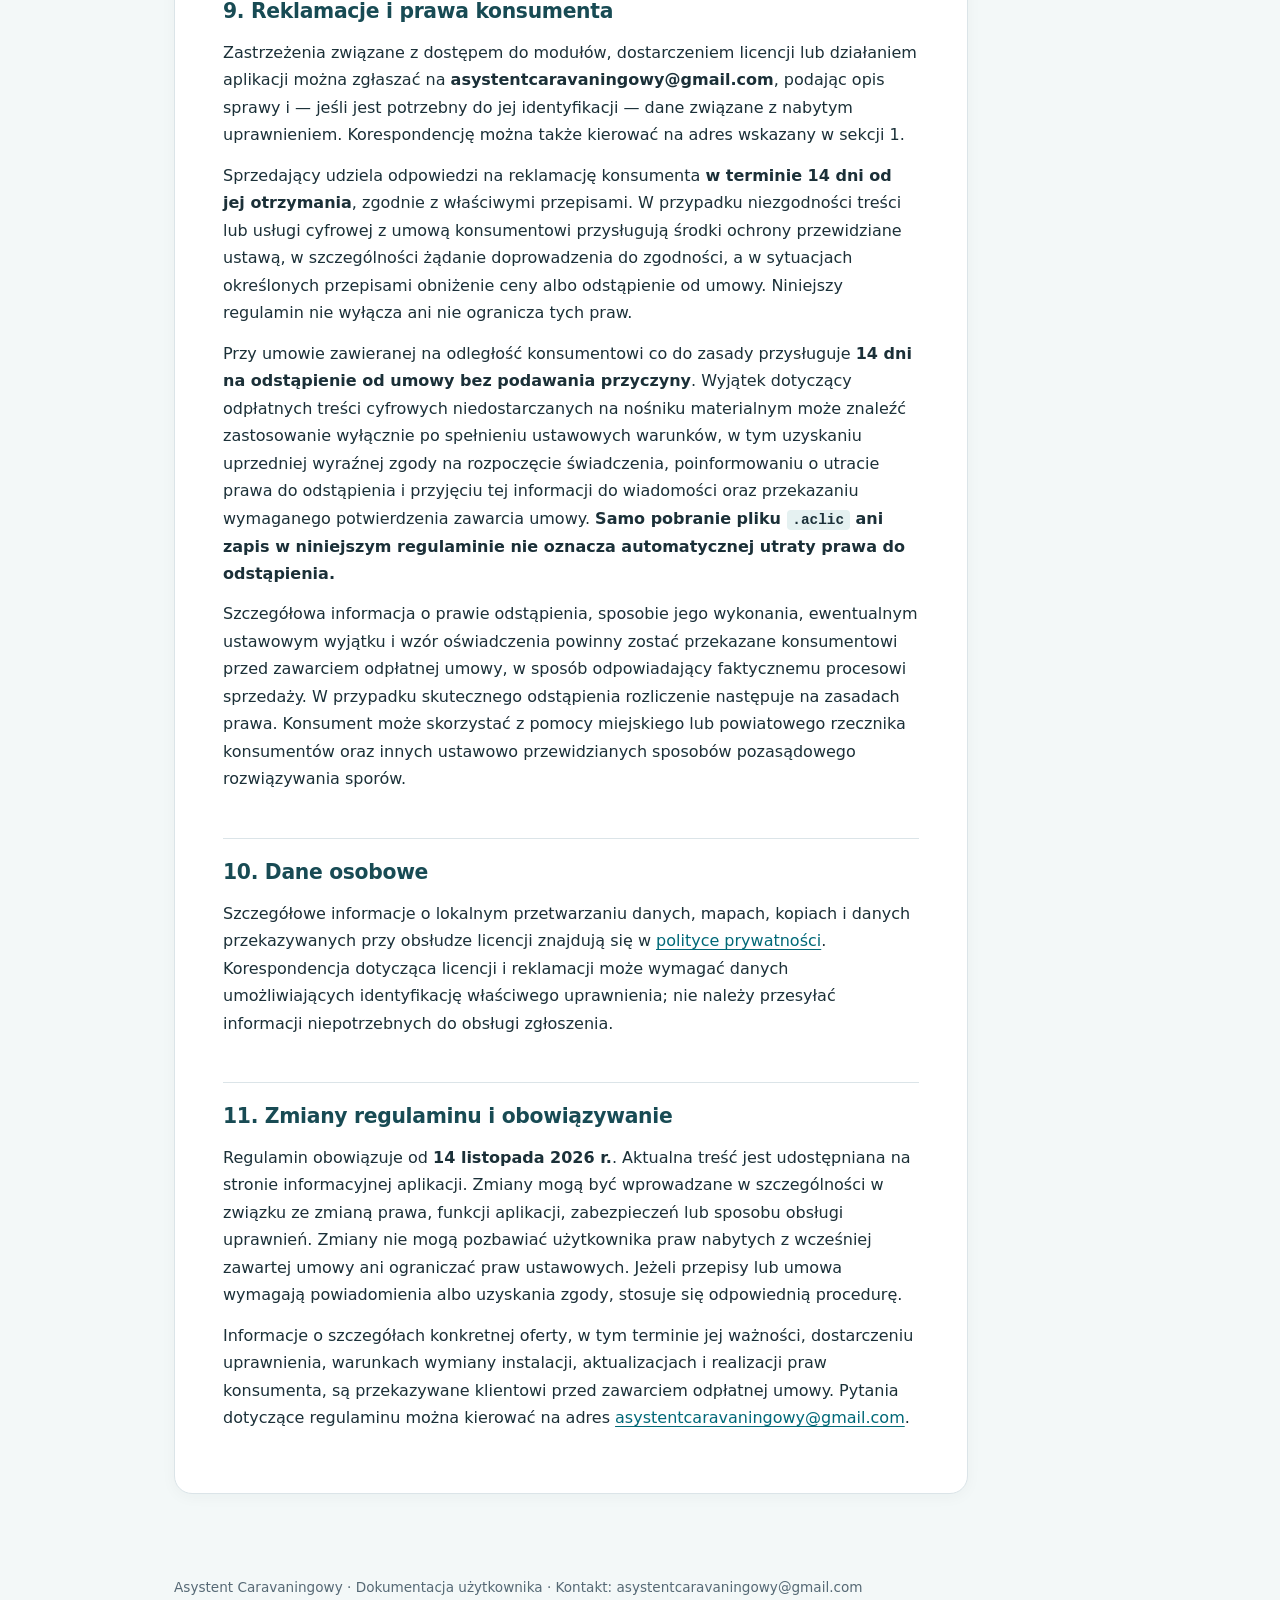
==== commit ddcfdc75: "Aktualizacja adresu" ====
--- a/regulamin.html
+++ b/regulamin.html
@@ -15,7 +15,7 @@
 <strong>Aplikacja:</strong> Asystent Caravaningowy (Android), identyfikator pakietu <code>pl.asystentcaravaningowy.app</code>.</p>
 <h2 id="wydawca-i-charakter-dziaalnosci">1. Wydawca i charakter działalności</h2>
 <p>Wydawcą aplikacji oraz — w zakresie zawieranych przez siebie umów — wystawcą i sprzedającym licencje jest <strong>Kamil Kaczmarek</strong>, osoba fizyczna wykonująca działalność nierejestrowaną w Polsce, posługująca się nazwą <strong>Asystent Caravaningowy</strong>.</p>
-<p><strong>Adres do korespondencji i reklamacji:</strong> ul. Grochowska, 04-357 Warszawa, Polska.<br />
+<p><strong>Adres do korespondencji i reklamacji:</strong> ul. Grochowska 200, 04-357 Warszawa, Polska.<br />
 <strong>Adres e-mail:</strong> <strong>asystentcaravaningowy@gmail.com</strong>.</p>
 <p>Działalność nierejestrowana oznacza, że działalność jest prowadzona przez osobę fizyczną bez wpisu do CEIDG, o ile spełnione są ustawowe warunki. Nie pozbawia to konsumentów uprawnień wynikających z bezwzględnie obowiązujących przepisów.</p>
 <p>Regulamin opisuje zasady korzystania z aplikacji, z siedmiodniowej próby oraz z Licencji Miejsca. <strong>Aplikacja nie służy do składania zamówień ani do realizowania płatności.</strong> Warunki konkretnej odpłatnej oferty, w tym cena i okres dostępu, powinny zostać przekazane klientowi przed zawarciem umowy w odrębnym, trwałym komunikacie.</p>
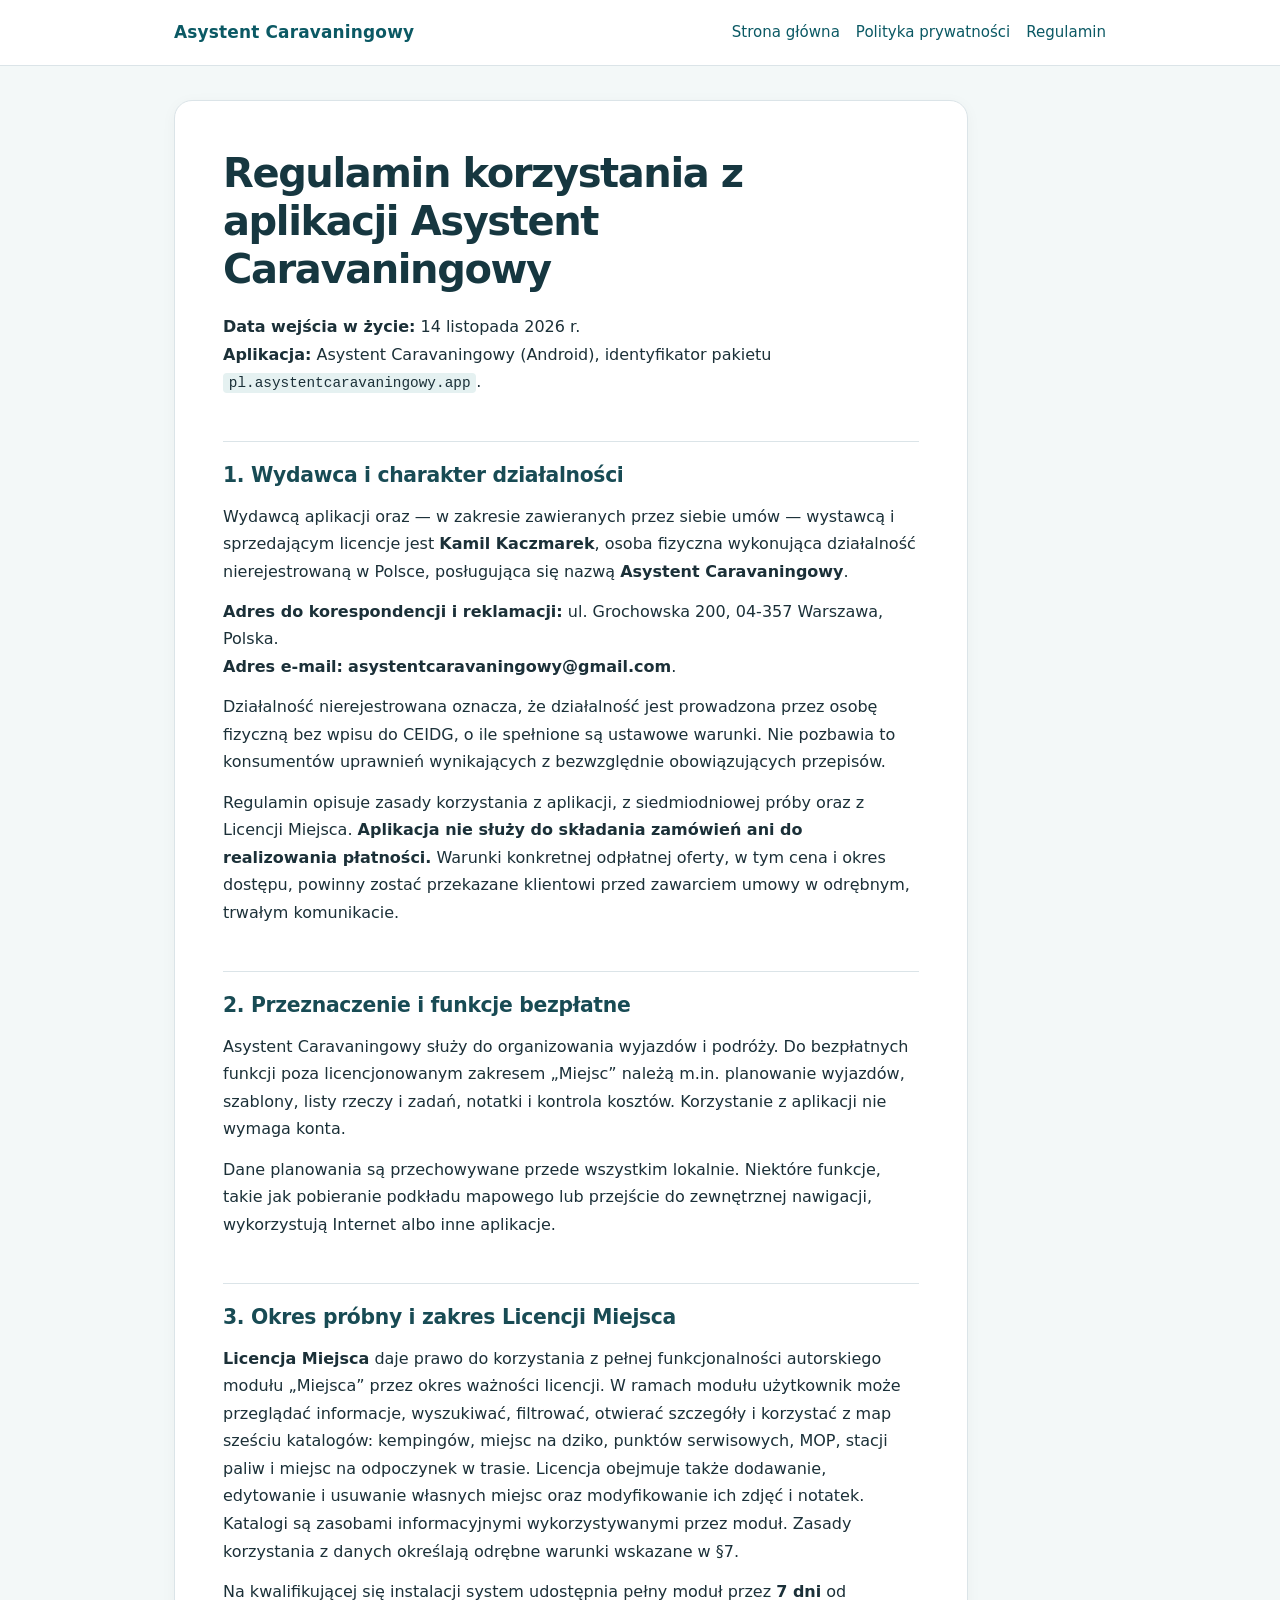
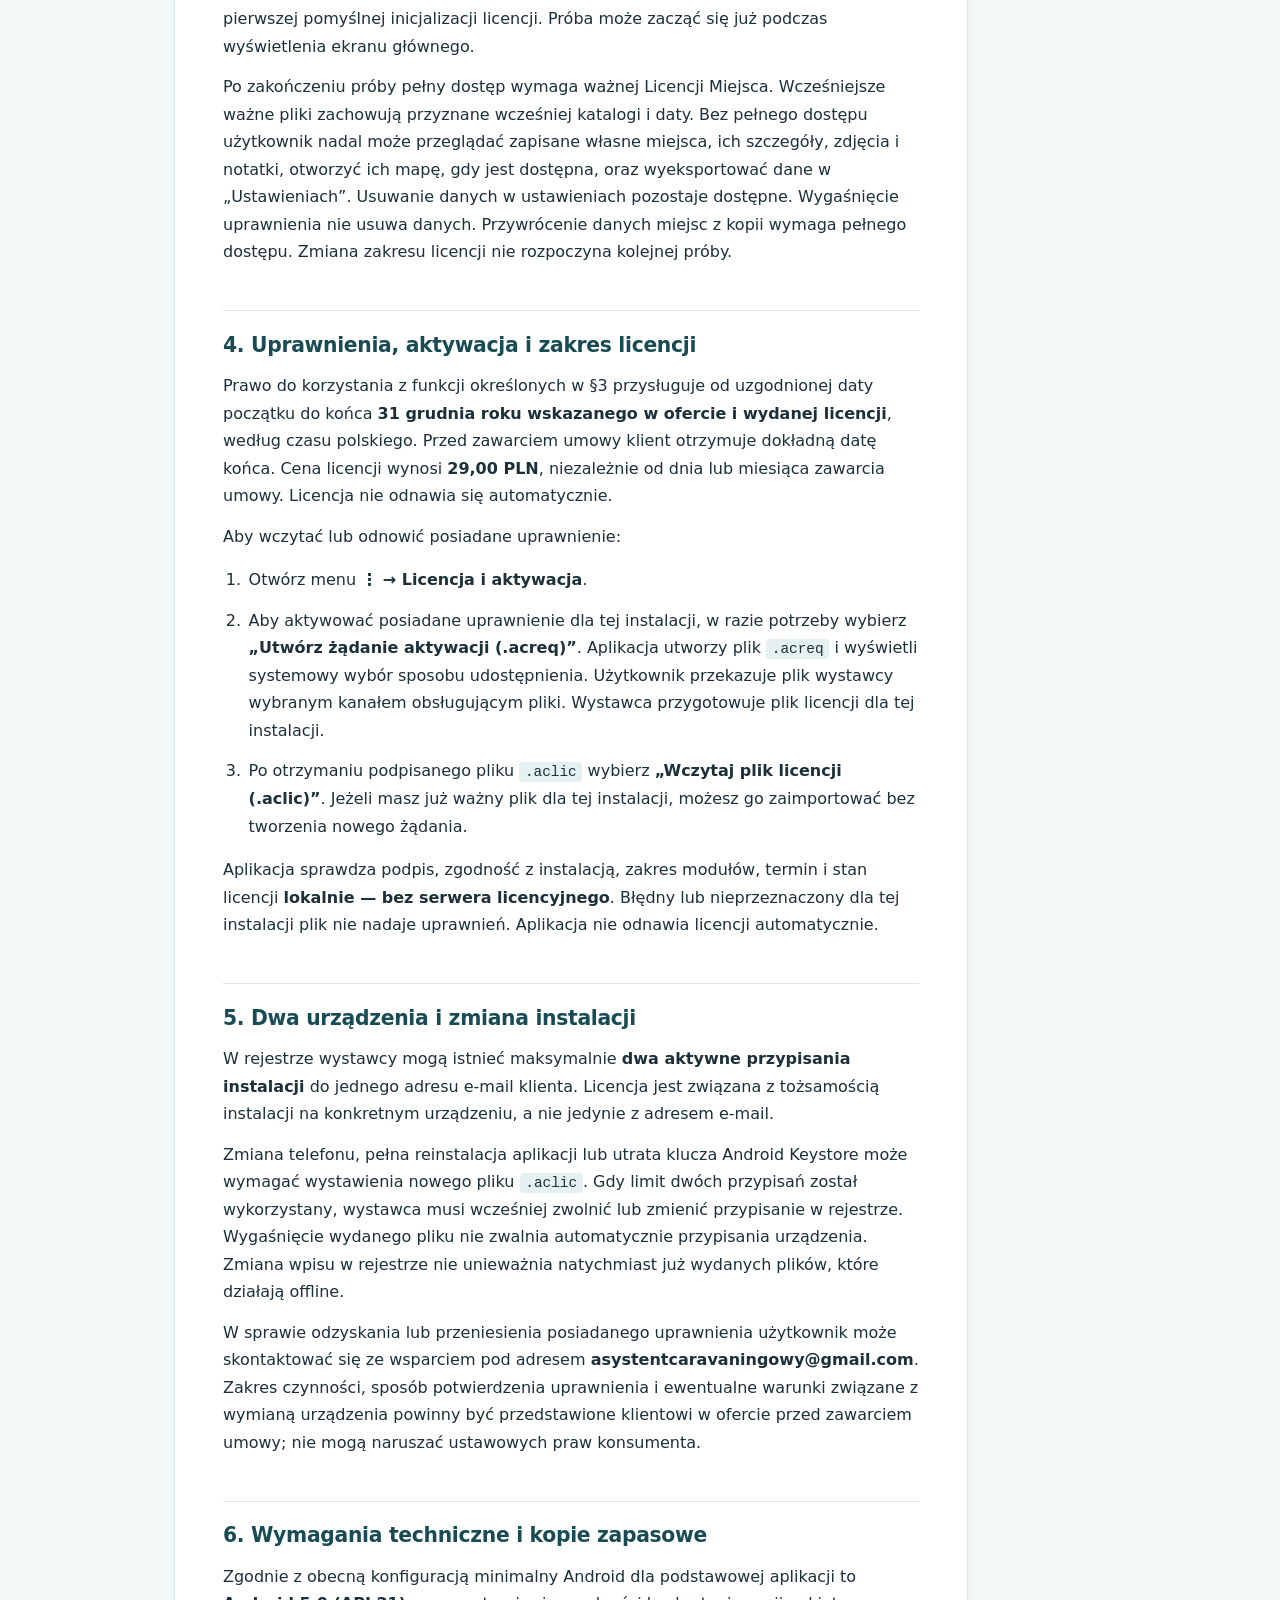
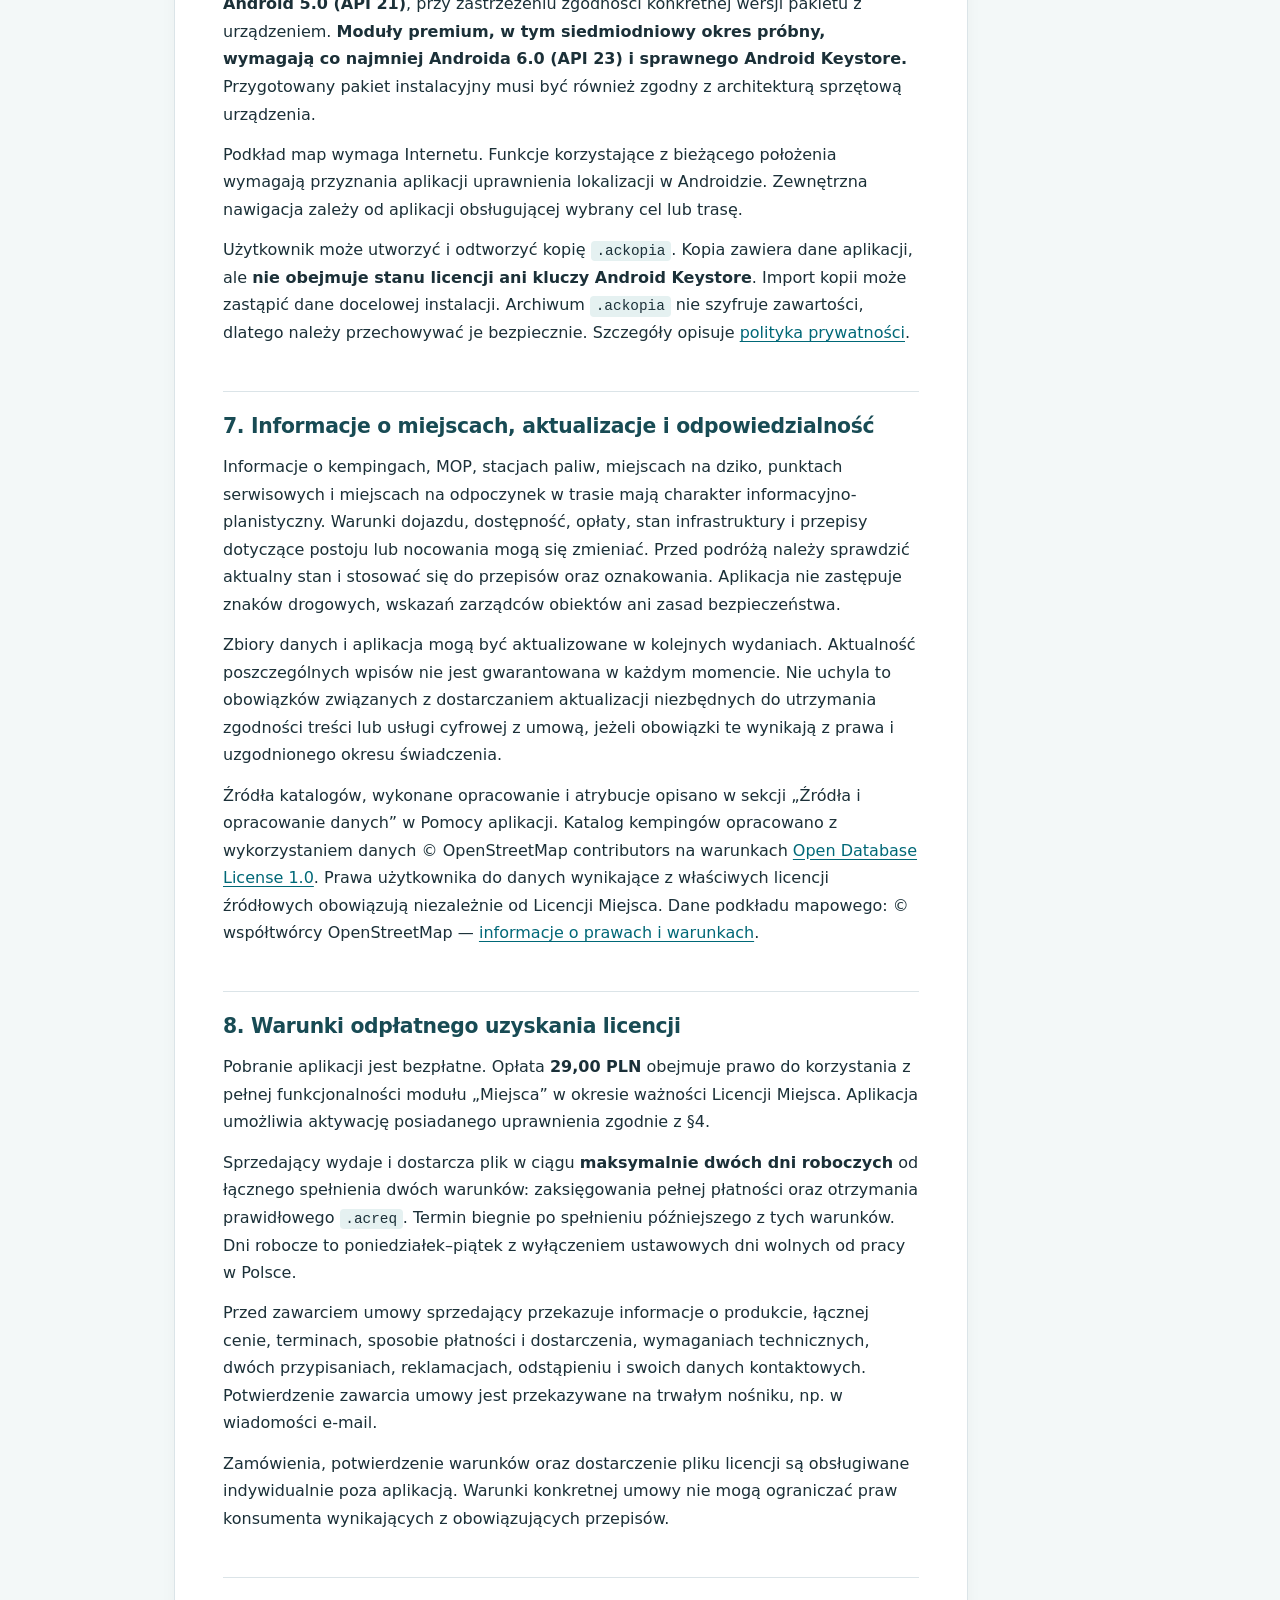
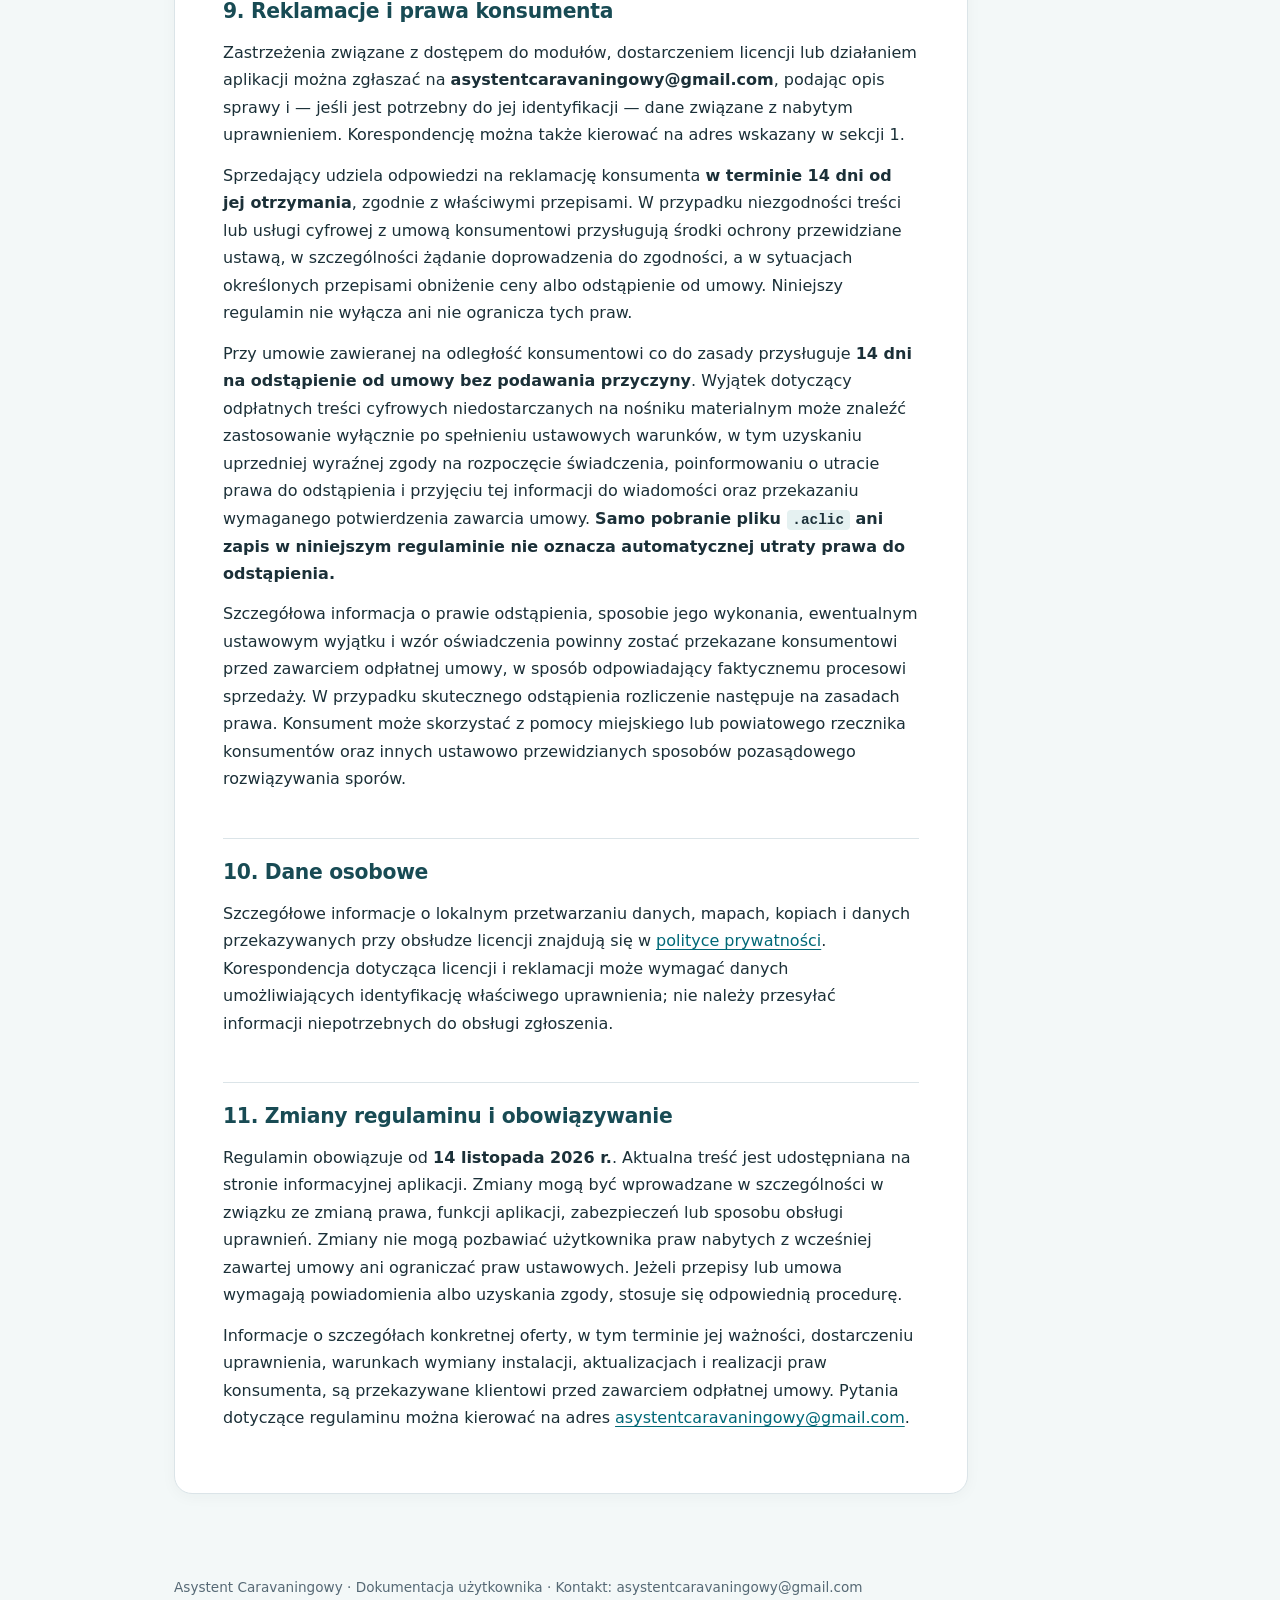
==== commit fe303990: "zmiana w regulaminie" ====
--- a/regulamin.html
+++ b/regulamin.html
@@ -22,16 +22,16 @@
 <h2 id="przeznaczenie-i-funkcje-bezpatne">2. Przeznaczenie i funkcje bezpłatne</h2>
 <p>Asystent Caravaningowy służy do organizowania wyjazdów i podróży. Do bezpłatnych funkcji poza licencjonowanym zakresem „Miejsc” należą m.in. planowanie wyjazdów, szablony, listy rzeczy i zadań, notatki i kontrola kosztów. Korzystanie z aplikacji nie wymaga konta.</p>
 <p>Dane planowania są przechowywane przede wszystkim lokalnie. Niektóre funkcje, takie jak pobieranie podkładu mapowego lub przejście do zewnętrznej nawigacji, wykorzystują Internet albo inne aplikacje.</p>
-<h2 id="okres-probny-i-moduy-premium">3. Okres próbny i moduły premium</h2>
-<p>Jedna <strong>Licencja Miejsca</strong> obejmuje katalogi modułu „Miejsca”, w tym kempingi, „Miejsca na dziko”, „Punkty serwisowe”, MOP, stacje paliw i miejsca na odpoczynek w trasie, ich mapy, szczegóły, wyszukiwanie i filtrowanie. Obejmuje również dodawanie, edytowanie i usuwanie własnych miejsc oraz modyfikowanie powiązanych zdjęć i notatek.</p>
+<h2 id="okres-probny-i-moduy-premium">3. Okres próbny i zakres Licencji Miejsca</h2>
+<p><strong>Licencja Miejsca</strong> daje prawo do korzystania z pełnej funkcjonalności autorskiego modułu „Miejsca” przez okres ważności licencji. W ramach modułu użytkownik może przeglądać informacje, wyszukiwać, filtrować, otwierać szczegóły i korzystać z map sześciu katalogów: kempingów, miejsc na dziko, punktów serwisowych, MOP, stacji paliw i miejsc na odpoczynek w trasie. Licencja obejmuje także dodawanie, edytowanie i usuwanie własnych miejsc oraz modyfikowanie ich zdjęć i notatek. Katalogi są zasobami informacyjnymi wykorzystywanymi przez moduł. Zasady korzystania z danych określają odrębne warunki wskazane w §7.</p>
 <p>Na kwalifikującej się instalacji system udostępnia pełny moduł przez <strong>7 dni</strong> od pierwszej pomyślnej inicjalizacji licencji. Próba może zacząć się już podczas wyświetlenia ekranu głównego.</p>
 <p>Po zakończeniu próby pełny dostęp wymaga ważnej Licencji Miejsca. Wcześniejsze ważne pliki zachowują przyznane wcześniej katalogi i daty. Bez pełnego dostępu użytkownik nadal może przeglądać zapisane własne miejsca, ich szczegóły, zdjęcia i notatki, otworzyć ich mapę, gdy jest dostępna, oraz wyeksportować dane w „Ustawieniach”. Usuwanie danych w ustawieniach pozostaje dostępne. Wygaśnięcie uprawnienia nie usuwa danych. Przywrócenie danych miejsc z kopii wymaga pełnego dostępu. Zmiana zakresu licencji nie rozpoczyna kolejnej próby.</p>
 <h2 id="uprawnienia-aktywacja-i-zakres-licencji">4. Uprawnienia, aktywacja i zakres licencji</h2>
-<p>Licencja Miejsca obejmuje pełny zakres określony w sekcji 3. Początek ważności wynika z uzgodnionego uprawnienia. Dostęp trwa do końca <strong>31 grudnia roku wskazanego w ofercie i wydanej licencji</strong>, według czasu polskiego. Przed zakupem klient otrzymuje dokładną datę końca. Cena jest stała i wynosi <strong>29,00 PLN</strong>, niezależnie od dnia lub miesiąca zakupu. Licencja nie odnawia się automatycznie.</p>
+<p>Prawo do korzystania z funkcji określonych w §3 przysługuje od uzgodnionej daty początku do końca <strong>31 grudnia roku wskazanego w ofercie i wydanej licencji</strong>, według czasu polskiego. Przed zawarciem umowy klient otrzymuje dokładną datę końca. Cena licencji wynosi <strong>29,00 PLN</strong>, niezależnie od dnia lub miesiąca zawarcia umowy. Licencja nie odnawia się automatycznie.</p>
 <p>Aby wczytać lub odnowić posiadane uprawnienie:</p>
 <ol>
 <li>Otwórz menu <strong>⋮ → Licencja i aktywacja</strong>.</li>
-<li>Jeżeli potrzebujesz pliku dla tej instalacji, wybierz <strong>„Utwórz plik uzyskania licencji”</strong>. Aplikacja utworzy plik <code>.acreq</code> i wyświetli systemowy wybór sposobu udostępnienia. Użytkownik sam przekazuje plik wystawcy, np. przez e-mail, Messenger, WhatsApp lub inny wybrany kanał obsługujący pliki. Wystawca przygotowuje plik dla instalacji w generatorze licencji.</li>
+<li>Aby aktywować posiadane uprawnienie dla tej instalacji, w razie potrzeby wybierz <strong>„Utwórz żądanie aktywacji (.acreq)”</strong>. Aplikacja utworzy plik <code>.acreq</code> i wyświetli systemowy wybór sposobu udostępnienia. Użytkownik przekazuje plik wystawcy wybranym kanałem obsługującym pliki. Wystawca przygotowuje plik licencji dla tej instalacji.</li>
 <li>Po otrzymaniu podpisanego pliku <code>.aclic</code> wybierz <strong>„Wczytaj plik licencji (.aclic)”</strong>. Jeżeli masz już ważny plik dla tej instalacji, możesz go zaimportować bez tworzenia nowego żądania.</li>
 </ol>
 <p>Aplikacja sprawdza podpis, zgodność z instalacją, zakres modułów, termin i stan licencji <strong>lokalnie — bez serwera licencyjnego</strong>. Błędny lub nieprzeznaczony dla tej instalacji plik nie nadaje uprawnień. Aplikacja nie odnawia licencji automatycznie.</p>
@@ -44,14 +44,14 @@
 <p>Podkład map wymaga Internetu. Funkcje korzystające z bieżącego położenia wymagają przyznania aplikacji uprawnienia lokalizacji w Androidzie. Zewnętrzna nawigacja zależy od aplikacji obsługującej wybrany cel lub trasę.</p>
 <p>Użytkownik może utworzyć i odtworzyć kopię <code>.ackopia</code>. Kopia zawiera dane aplikacji, ale <strong>nie obejmuje stanu licencji ani kluczy Android Keystore</strong>. Import kopii może zastąpić dane docelowej instalacji. Archiwum <code>.ackopia</code> nie szyfruje zawartości, dlatego należy przechowywać je bezpiecznie. Szczegóły opisuje <a href="polityka-prywatnosci.html">polityka prywatności</a>.</p>
 <h2 id="informacje-o-miejscach-aktualizacje-i-odpowiedzialnosc">7. Informacje o miejscach, aktualizacje i odpowiedzialność</h2>
-<p>Informacje o kempingach, MOP, stacjach paliw, miejscach na dziko i punktach serwisowych mają charakter informacyjno-planistyczny. Warunki dojazdu, dostępność, opłaty, stan infrastruktury i przepisy dotyczące postoju lub nocowania mogą się zmieniać. Przed podróżą należy sprawdzić aktualny stan i stosować się do przepisów oraz oznakowania. Aplikacja nie zastępuje znaków drogowych, wskazań zarządców obiektów ani zasad bezpieczeństwa.</p>
+<p>Informacje o kempingach, MOP, stacjach paliw, miejscach na dziko, punktach serwisowych i miejscach na odpoczynek w trasie mają charakter informacyjno-planistyczny. Warunki dojazdu, dostępność, opłaty, stan infrastruktury i przepisy dotyczące postoju lub nocowania mogą się zmieniać. Przed podróżą należy sprawdzić aktualny stan i stosować się do przepisów oraz oznakowania. Aplikacja nie zastępuje znaków drogowych, wskazań zarządców obiektów ani zasad bezpieczeństwa.</p>
 <p>Zbiory danych i aplikacja mogą być aktualizowane w kolejnych wydaniach. Aktualność poszczególnych wpisów nie jest gwarantowana w każdym momencie. Nie uchyla to obowiązków związanych z dostarczaniem aktualizacji niezbędnych do utrzymania zgodności treści lub usługi cyfrowej z umową, jeżeli obowiązki te wynikają z prawa i uzgodnionego okresu świadczenia.</p>
-<p>Korzystanie z zewnętrznych map, danych i bibliotek odbywa się z poszanowaniem odpowiednich licencji i atrybucji. Dane mapowe OpenStreetMap: © współtwórcy OpenStreetMap — <a href="https://www.openstreetmap.org/copyright">informacje o prawach i warunkach</a>.</p>
+<p>Źródła katalogów, wykonane opracowanie i atrybucje opisano w sekcji „Źródła i opracowanie danych” w Pomocy aplikacji. Katalog kempingów opracowano z wykorzystaniem danych © OpenStreetMap contributors na warunkach <a href="https://opendatacommons.org/licenses/odbl/1-0/">Open Database License 1.0</a>. Prawa użytkownika do danych wynikające z właściwych licencji źródłowych obowiązują niezależnie od Licencji Miejsca. Dane podkładu mapowego: © współtwórcy OpenStreetMap — <a href="https://www.openstreetmap.org/copyright">informacje o prawach i warunkach</a>.</p>
 <h2 id="warunki-odpatnego-uzyskania-licencji">8. Warunki odpłatnego uzyskania licencji</h2>
-<p>Pobranie aplikacji jest bezpłatne. Zamówienia są obsługiwane ręcznie poza aplikacją. Płatność za Licencję Miejsca wynosi <strong>29,00 PLN</strong> i następuje przelewem bankowym lub BLIK-iem na telefon. Dane płatności przekazuje się indywidualnie w toku obsługi zamówienia.</p>
+<p>Pobranie aplikacji jest bezpłatne. Opłata <strong>29,00 PLN</strong> obejmuje prawo do korzystania z pełnej funkcjonalności modułu „Miejsca” w okresie ważności Licencji Miejsca. Aplikacja umożliwia aktywację posiadanego uprawnienia zgodnie z §4.</p>
 <p>Sprzedający wydaje i dostarcza plik w ciągu <strong>maksymalnie dwóch dni roboczych</strong> od łącznego spełnienia dwóch warunków: zaksięgowania pełnej płatności oraz otrzymania prawidłowego <code>.acreq</code>. Termin biegnie po spełnieniu późniejszego z tych warunków. Dni robocze to poniedziałek–piątek z wyłączeniem ustawowych dni wolnych od pracy w Polsce.</p>
 <p>Przed zawarciem umowy sprzedający przekazuje informacje o produkcie, łącznej cenie, terminach, sposobie płatności i dostarczenia, wymaganiach technicznych, dwóch przypisaniach, reklamacjach, odstąpieniu i swoich danych kontaktowych. Potwierdzenie zawarcia umowy jest przekazywane na trwałym nośniku, np. w wiadomości e-mail.</p>
-<p>Sam ekran aplikacji nie służy do przyjmowania zamówień ani kierowania do zewnętrznej płatności. Aktywacja uprawnienia otrzymanego poza aplikacją odbywa się na zasadach sekcji 4. Warunki konkretnej umowy nie mogą ograniczać praw konsumenta wynikających z obowiązujących przepisów. Zamówienie, potwierdzenie jego warunków oraz dostarczenie pliku licencji są obsługiwane poza aplikacją w uzgodnionym z klientem kanale komunikacji. Potwierdzenie zawarcia umowy i wymagane informacje są przekazywane na trwałym nośniku, np. za pośrednictwem poczty elektronicznej.</p>
+<p>Zamówienia, potwierdzenie warunków oraz dostarczenie pliku licencji są obsługiwane indywidualnie poza aplikacją. Warunki konkretnej umowy nie mogą ograniczać praw konsumenta wynikających z obowiązujących przepisów.</p>
 <h2 id="reklamacje-i-prawa-konsumenta">9. Reklamacje i prawa konsumenta</h2>
 <p>Zastrzeżenia związane z dostępem do modułów, dostarczeniem licencji lub działaniem aplikacji można zgłaszać na <strong>asystentcaravaningowy@gmail.com</strong>, podając opis sprawy i — jeśli jest potrzebny do jej identyfikacji — dane związane z nabytym uprawnieniem. Korespondencję można także kierować na adres wskazany w sekcji 1.</p>
 <p>Sprzedający udziela odpowiedzi na reklamację konsumenta <strong>w terminie 14 dni od jej otrzymania</strong>, zgodnie z właściwymi przepisami. W przypadku niezgodności treści lub usługi cyfrowej z umową konsumentowi przysługują środki ochrony przewidziane ustawą, w szczególności żądanie doprowadzenia do zgodności, a w sytuacjach określonych przepisami obniżenie ceny albo odstąpienie od umowy. Niniejszy regulamin nie wyłącza ani nie ogranicza tych praw.</p>
